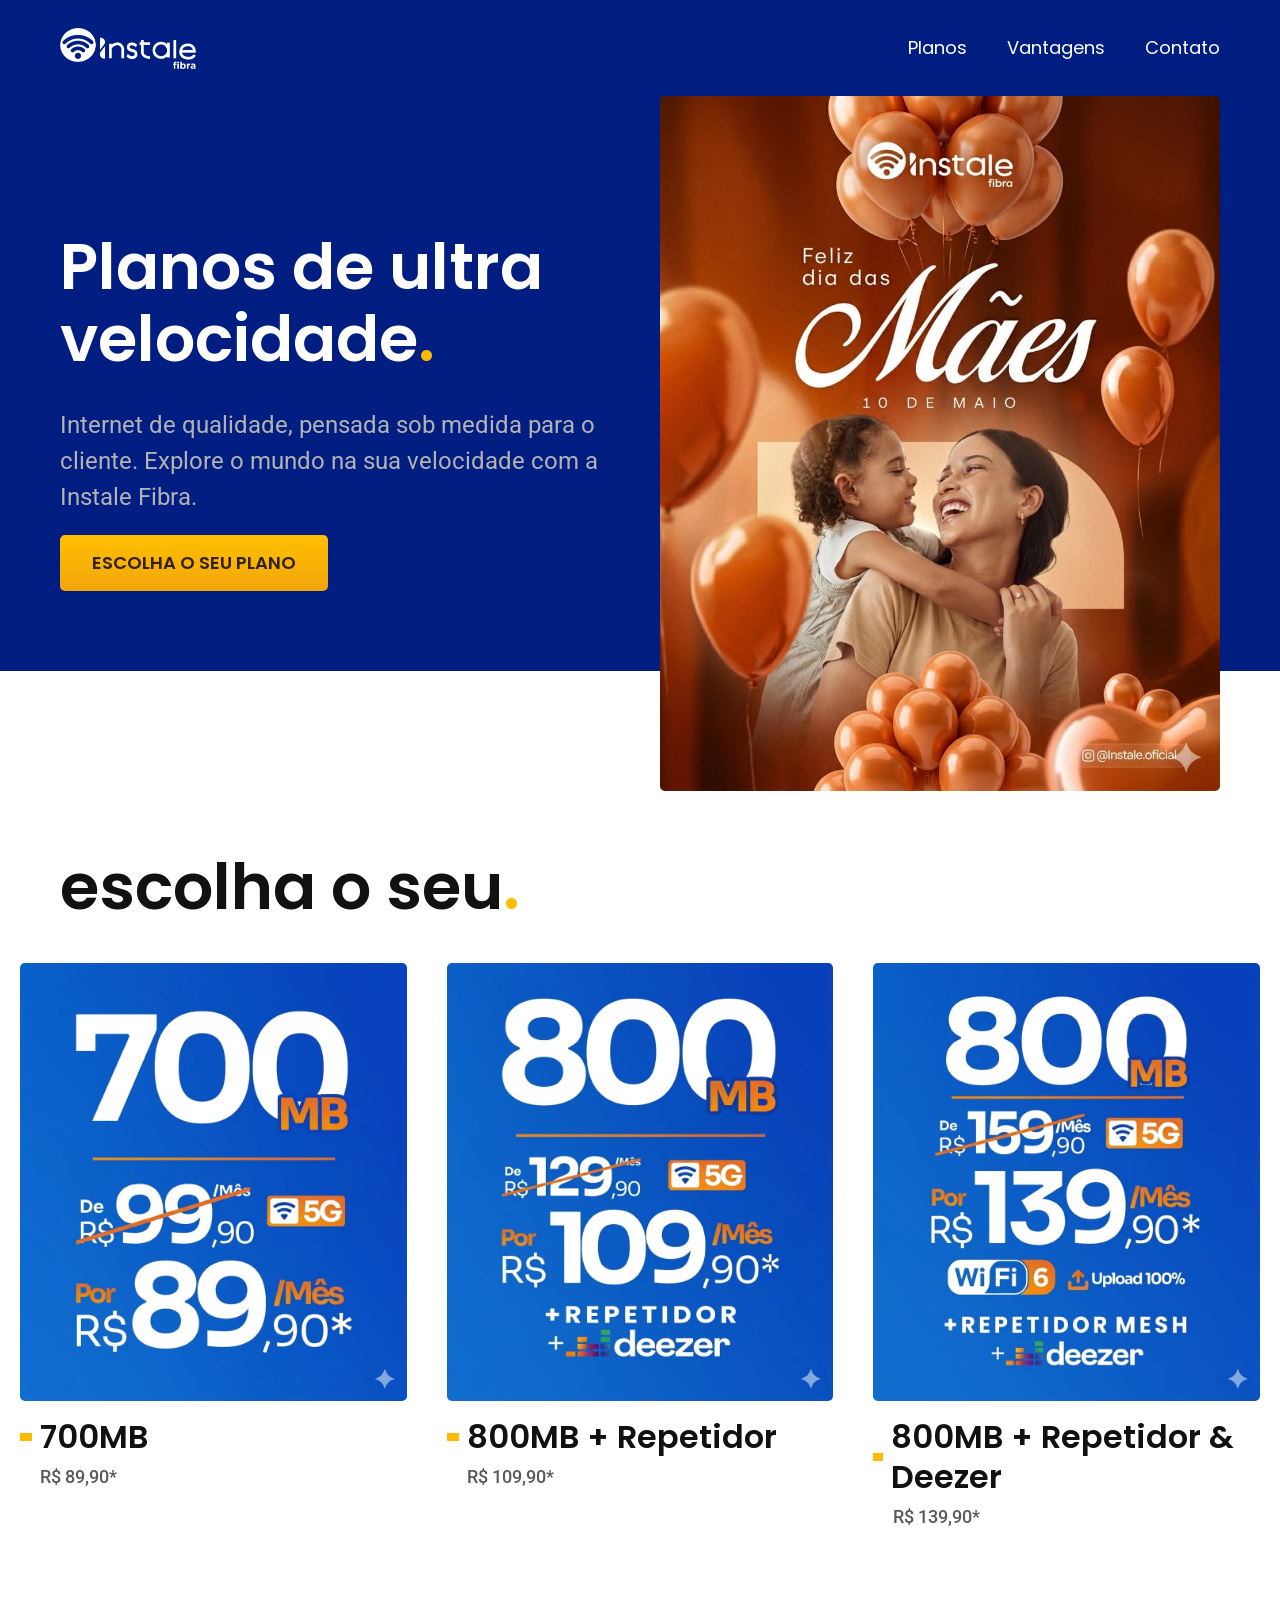
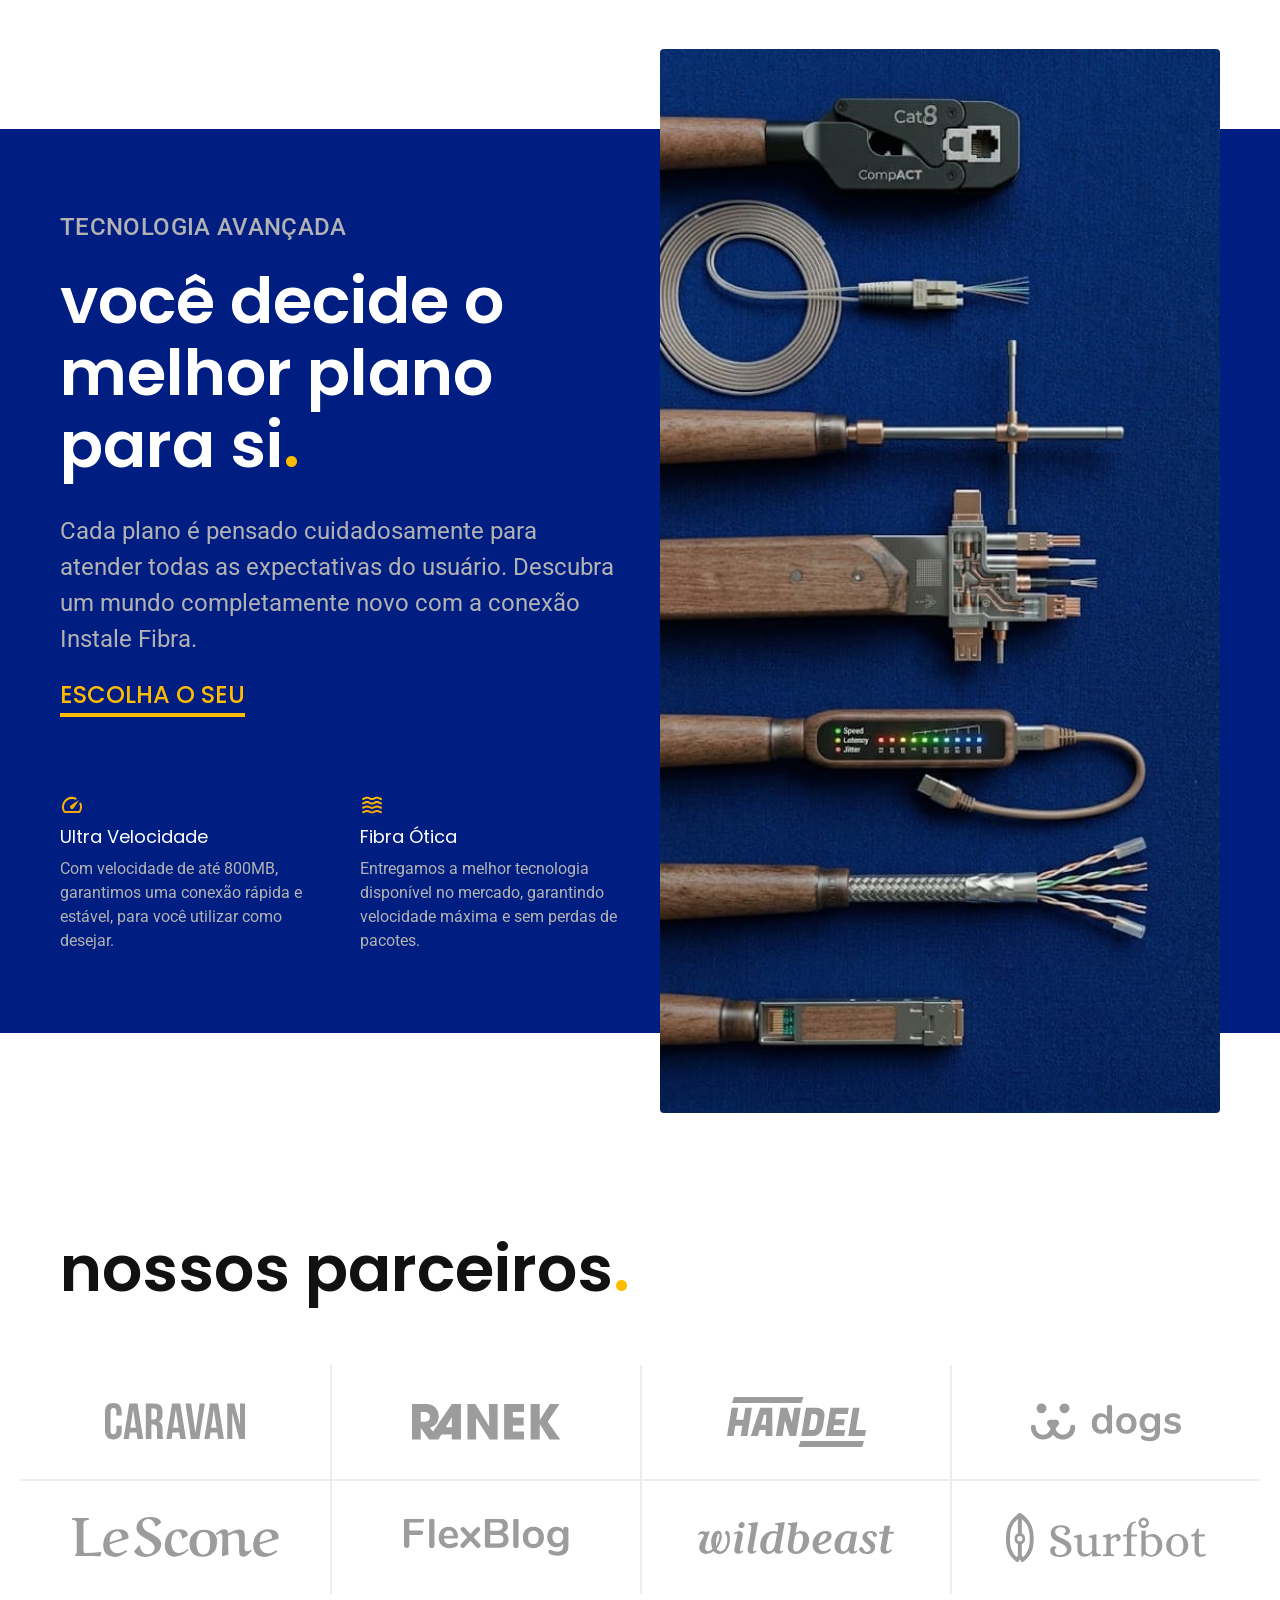
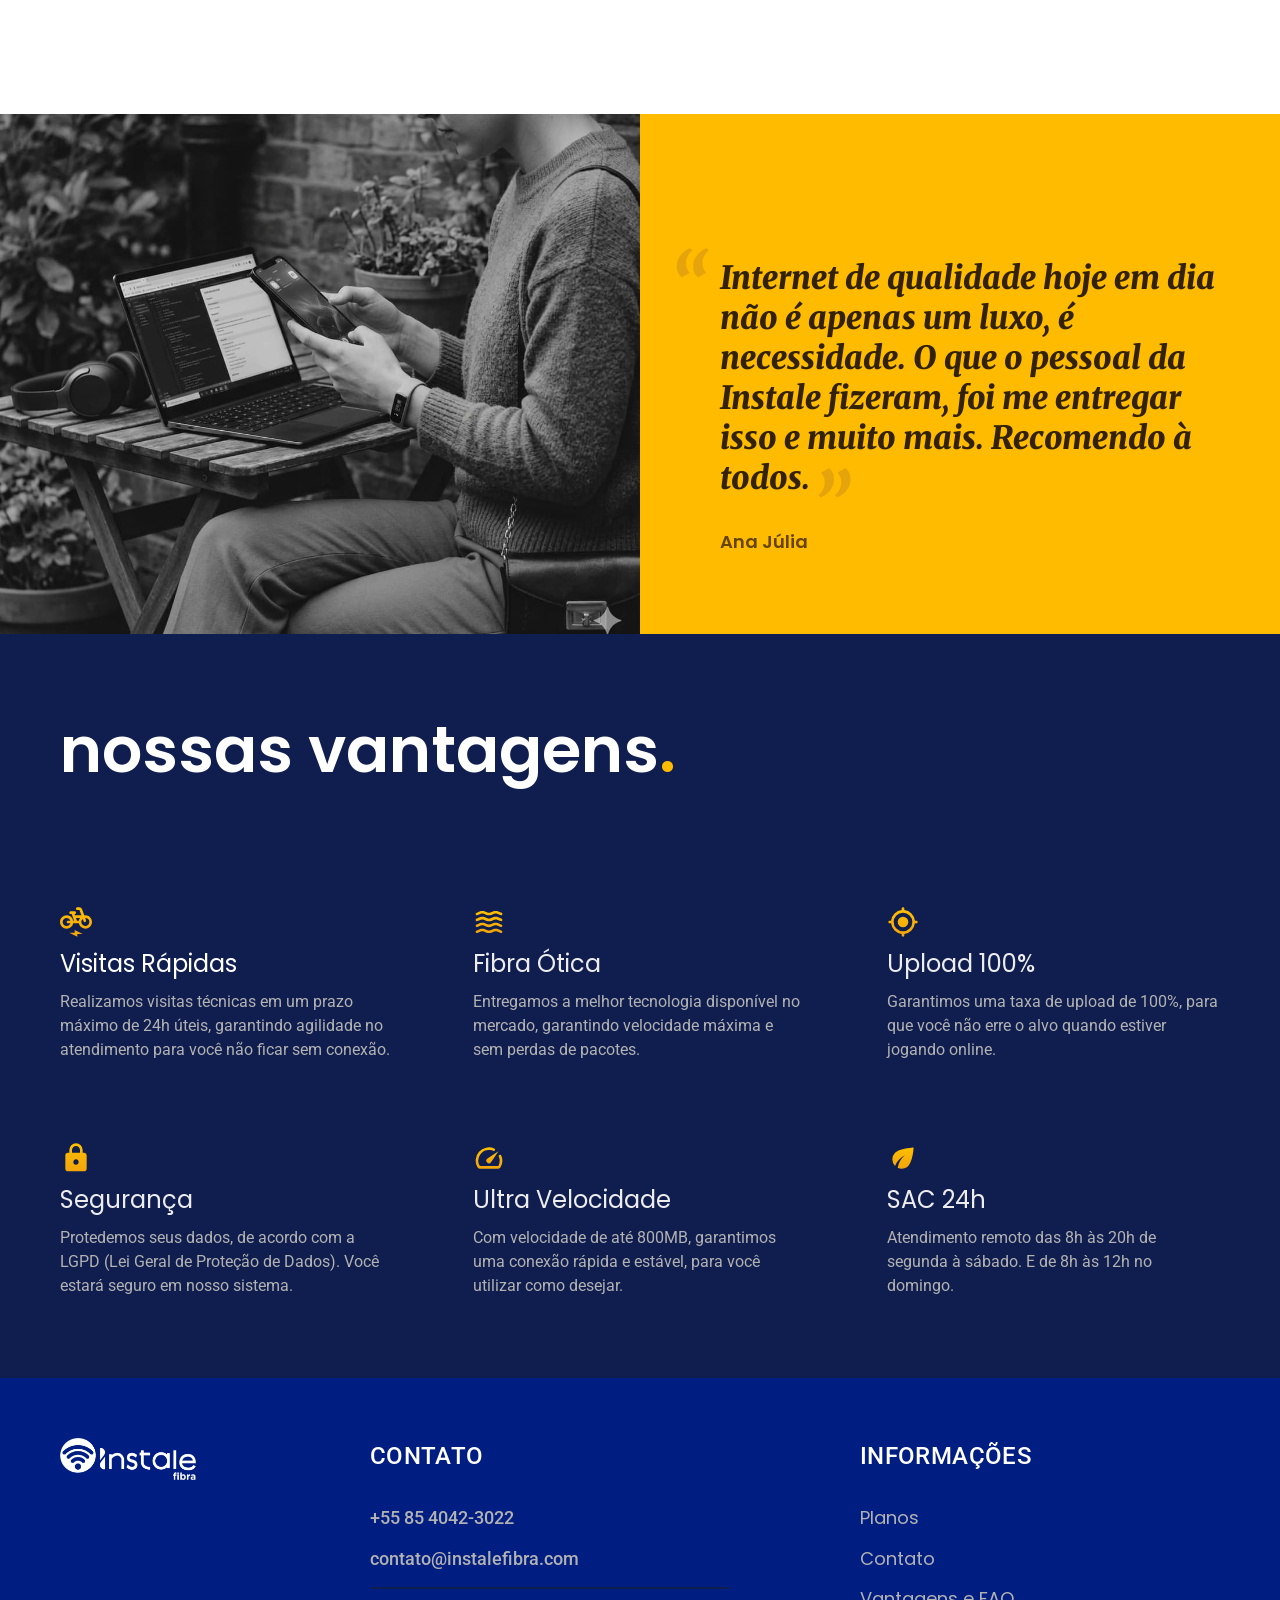
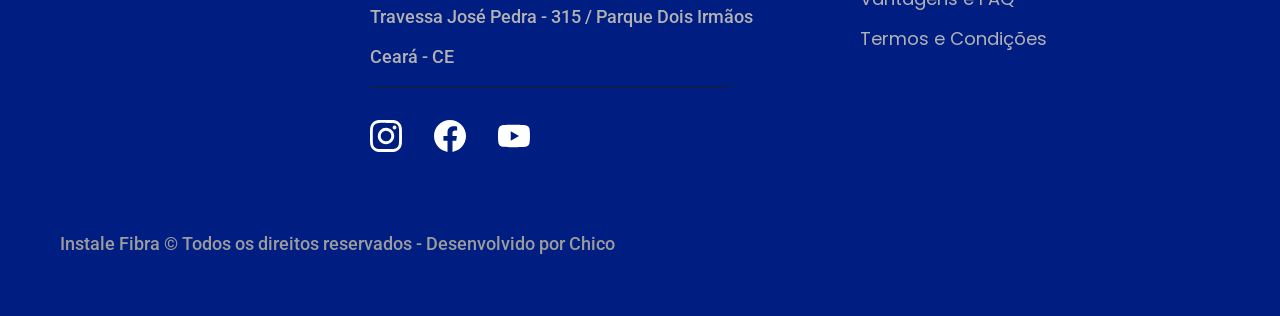
==== index.html @ e865d670 "Images optimizations" ====
<!DOCTYPE html>
<html lang="pt-br">

<head>
  <meta charset="UTF-8">
  <meta name="viewport" content="width=device-width, initial-scale=1.0">
  <title>Instale Fibra</title>
  <meta name="description" content="Bicicletas elétricas de alta precisão e qualidade,  feitas sob medida para o cliente. Explore o mundo na sua velocidade com a Bikcraft.">
  <link rel="shortcut icon" href="favicon-16x16.png" type="image/x-icon">
  <link rel="preload" href="./css/style.css" as="style">
  <link rel="stylesheet" href="./css/style.css">
  <link rel="preconnect" href="https://fonts.googleapis.com">
  <link rel="preconnect" href="https://fonts.gstatic.com" crossorigin>
  <link href="https://fonts.googleapis.com/css2?family=Merriweather:ital,opsz,wght@0,18..144,300..900;1,18..144,300..900&family=Poppins:ital,wght@0,100;0,200;0,300;0,400;0,500;0,600;0,700;0,800;0,900;1,100;1,200;1,300;1,400;1,500;1,600;1,700;1,800;1,900&family=Roboto:ital,wght@0,100..900;1,100..900&display=swap" rel="stylesheet">
  <script>document.documentElement.classList.add("js");</script>
</head>

<body>
  <header class="header-bg">
    <div class="container header">
      <a href="./">
        <img src="./img/instale-assets/LOGO.png" width="136" height="32" alt="Bikcraft">
      </a>

      <nav aria-label="primária">
        <ul class="header-menu font-1-m cor-0">
          <li><a href="./bicicletas.html">Planos</a></li>
          <li><a href="./seguros.html">Vantagens</a></li>
          <li><a href="./contato.html">Contato</a></li>
        </ul>
      </nav>
    </div>

  </header>

  <main class="introducao-bg">
    <div class="container introducao">
      <div class="introducao-conteudo">
        <h1 class="font-1-xxl cor-0 fadeInDown" data-anime="200">
          Planos de ultra velocidade<span class="cor-p1">.</span>
        </h1>
        <p class="font-2-l cor-5 fadeInDown" data-anime="400">Internet de qualidade, pensada sob medida para o cliente. Explore o mundo na sua velocidade com a Instale Fibra.</p>
        <a class="botao fadeInDown" href="./bicicletas.html" data-anime="600">Escolha o seu plano</a>
      </div>

      <picture class="fadeInDown" data-anime="800">
        <source media="(max-width: 800px)" srcset="./img/instale-assets/dia-das-maes-instale.jpg">
        <img src="./img/instale-assets/dia-das-maes-instale.jpg" width="1280" height="1600" alt="Bicicleta elétrica preta">
      </picture>
    </div>

  </main>

  <article class="bicicletas-lista">
    <h2 class="container font-1-xxl">escolha o seu<span class="cor-p1">.</span></h2>

    <ul>
      <li>
        <a href="./bicicletas/magic.html">
          <img src="./img/instale-assets/700mb-teste.jpg" width="920" height="1040" alt="Bicicleta preta">
          <h3 class="font-1-xl">700MB</h3>
          <span class="font-2-m cor-8">R$ 89,90*</span>
        </a>
      </li>
      <li>
        <a href="./bicicletas/nebula.html">
          <img src="./img/instale-assets/800mb-teste.jpg" width="920" height="1040" alt="Bicicleta preta">
          <h3 class="font-1-xl">800MB + Repetidor</h3>
          <span class="font-2-m cor-8">R$ 109,90*</span>
        </a>
      </li>
      <li>
        <a href="./bicicletas/nimbus.html">
          <img src="./img/instale-assets/800mb-2-teste.jpg" width="920" height="1040" alt="Bicicleta preta">
          <h3 class="font-1-xl">800MB + Repetidor & Deezer</h3>
          <span class="font-2-m cor-8">R$ 139,90*</span>
        </a>
      </li>
    </ul>
  </article>

  <article class="tecnologia-bg">
    <div class="tecnologia container">
      <div class="tecnologia-conteudo">
        <span class="font-2-l-b cor-5">Tecnologia Avançada</span>
        <h2 class="font-1-xxl cor-0">você decide o melhor plano para si<span class="cor-p1">.</span></h2>
        <p class="font-2-l cor-5">Cada plano é pensado cuidadosamente para atender todas as expectativas do usuário. Descubra um mundo completamente novo com a conexão Instale Fibra.</p>
        <a class="link" href="./bicicletas.html">Escolha o seu</a>
        <div class="tecnologia-vantagens">
          <div>
            <img src="./img/icones/velocidade.svg" width="24" height="24" alt="">
            <h3 class="font-1-m cor-0">Ultra Velocidade</h3>
            <p class="font-2-s cor-5">Com velocidade de até 800MB, garantimos uma conexão rápida e estável, para você utilizar como desejar.</p>
          </div>
          <div>
            <img src="./img/icones/carbono.svg" width="24" height="24" alt="">
            <h3 class="font-1-m cor-0">Fibra Ótica</h3>
            <p class="font-2-s cor-5">Entregamos a melhor tecnologia disponível no mercado, garantindo velocidade máxima e sem perdas de pacotes.</p>
          </div>
        </div>
      </div>
      <div class="tecnologia-imagem">
        <img src="./img/instale-assets/tecnologia.jpg" width="1200" height="1920" alt="">
      </div>
    </div>
  </article>

  <section class="parceiros" aria-label="Nossos parceiros">
    <h2 class="container font-1-xxl">nossos parceiros<span class="cor-p1">.</span></h2>
    <ul>
      <li><img src="./img/parceiros/caravan.svg" width="140" height="38" alt="Caravan"></li>
      <li><img src="./img/parceiros/ranek.svg" width="149" height="36" alt="ranek.svg"></li>
      <li><img src="./img/parceiros/handel.svg" width="139" height="50" alt="handel.svg"></li>
      <li><img src="./img/parceiros/dogs.svg" width="152" height="39" alt="dogs.svg"></li>
      <li><img src="./img/parceiros/lescone.svg" width="208" height="41" alt="lescone.svg"></li>
      <li><img src="./img/parceiros/flexblog.svg" width="165" height="38" alt="flexblog.svg"></li>
      <li><img src="./img/parceiros/wildbeast.svg" width="196" height="34" alt="wildbeast.svg"></li>
      <li><img src="./img/parceiros/surfbot.svg" width="200" height="49" alt="surfbot.svg"></li>
    </ul>
  </section>

  <section class="depoimento" aria-label="Depoimento">
    <div>
      <img src="./img/instale-assets/depoimento-teste.jpg" width="1560" height="1360" alt="Pessoa pedalando uma bicicleta Bikcraft">
    </div>
    <div class="depoimento-conteudo">
      <blockquote class="font-1-xl cor-p5">
        <p>Internet de qualidade hoje em dia não é apenas um luxo, é necessidade. O que o pessoal da Instale fizeram, foi me entregar isso e muito mais. Recomendo à todos.</p>
      </blockquote>
      <span class="font-1-m-b cor-p4">Ana Júlia</span>
    </div>
  </section>

  <article class="vantagens-bg">
    <div class="vantagens container">
      <h2 class="font-1-xxl cor-0">nossas vantagens<span class="cor-p1">.</span></h2>
      <div class="vantagens-item">
        <img src="./img/icones/eletrica.svg" alt="">
        <h3 class="font-1-l cor-0">Visitas Rápidas</h3>
        <p class="font-2-s cor-5">Realizamos visitas técnicas em um prazo máximo de 24h úteis, garantindo agilidade no atendimento para você não ficar sem conexão.</p>
      </div>

      <div class="vantagens-item">
        <img src="./img/icones/carbono.svg" alt="">
        <h3 class="font-1-l cor-2">Fibra Ótica</h3>
        <p class="font-2-s cor-5">Entregamos a melhor tecnologia disponível no mercado, garantindo velocidade máxima e sem perdas de pacotes.</p>
      </div>

      <div class="vantagens-item">
        <img src="./img/icones/rastreador.svg" alt="">
        <h3 class="font-1-l cor-2">Upload 100%</h3>
        <p class="font-2-s cor-5">Garantimos uma taxa de upload de 100%, para que você não erre o alvo quando estiver jogando online.</p>
      </div>

      <div class="vantagens-item">
        <img src="./img/icones/seguro.svg" alt="">
        <h3 class="font-1-l cor-2">Segurança</h3>
        <p class="font-2-s cor-5">Protedemos seus dados, de acordo com a LGPD (Lei Geral de Proteção de Dados). Você estará seguro em nosso sistema.</p>
      </div>

      <div class="vantagens-item">
        <img src="./img/icones/velocidade.svg" alt="">
        <h3 class="font-1-l cor-2">Ultra Velocidade</h3>
        <p class="font-2-s cor-5">Com velocidade de até 800MB, garantimos uma conexão rápida e estável, para você utilizar como desejar.</p>
      </div>

      <div class="vantagens-item">
        <img src="./img/icones/sustentavel.svg" alt="">
        <h3 class="font-1-l cor-2">SAC 24h</h3>
        <p class="font-2-s cor-5">Atendimento remoto das 8h às 20h de segunda à sábado. E de 8h às 12h no domingo.</p>
      </div>
    </div>
  </article>

  <!-- <article class="seguros-bg">
    <div class="seguros container">
      <h2 class="font-1-xxl cor-0">seguros<span class="cor-p1">.</span></h2>
      <div class="seguros-item">
        <h3 class="font-1-xl cor-6">PRATA</h3>
        <span class="font-1-xl cor-0">R$ 199<span class="font-1-xs cor-6">mensal</span></span>
        <ul class="font-2-m cor-0">
          <li>Duas trocas ao ano </li>
          <li>Assistência técnica</li>
          <li>Suporte 08h às 18h</li>
          <li>Cobertura estadual</li>
        </ul>
        <a class="botao secundario" href="./orcamento.html?tipo=seguro&produto=prata">Inscreva-se</a>
      </div>

      <div class="seguros-item">
        <h3 class="font-1-xl cor-p1">OURO</h3>
        <span class="font-1-xl cor-0">R$ 299<span class="font-1-xs cor-6">mensal</span></span>
        <ul class="font-2-m cor-0">
          <li>Duas trocas ao ano </li>
          <li>Assistência técnica</li>
          <li>Suporte 08h às 18h</li>
          <li>Cobertura estadual</li>
          <li>Desconto em parceiros</li>
          <li>Acesso ao clube Bikcraft</li>
        </ul>
        <a class="botao" href="./orcamento.html?tipo=seguro&produto=ouro">Inscreva-se</a>
      </div>
    </div>
  </article> -->

  <footer class="footer-bg">
    <div class="footer container">
      <img src="./img/instale-assets/LOGO.png" width="136" height="32" alt="Bikcraft">
      <div class="footer-contato">
        <h3 class="font-2-l-b cor-0">Contato</h3>
        <ul class="font-2-m cor-5">
          <li><a href="https://wa.me/558540423022?text=Olá,%20gostaria%20de%20saber%20mais%20sobre%20os%20planos!">+55 85 4042-3022</a></li>
          <li><a href="mailto:contato@instalefibra.com">contato@instalefibra.com</a></li>
          <li>Travessa José Pedra - 315 / Parque Dois Irmãos</li>
          <li>Ceará - CE</li>
        </ul>
        <div class="footer-redes">
          <a href="https://www.instagram.com/instale.oficial" target="_blank">
            <img src="./img/redes/instagram.svg" width="32" height="32" alt="Instagram">
          </a>
          <a href="https://www.facebook.com/instalefibra" target="_blank">
            <img src="./img/redes/facebook.svg" width="32" height="32" alt="Facebook">
          </a>
          <a href="https://www.youtube.com/instalefibra" target="_blank">
            <img src="./img/redes/youtube.svg" width="32" height="32" alt="Youtube">
          </a>
        </div>
      </div>

      <div class="footer-informacoes">
        <h3 class="font-2-l-b cor-0">Informações</h3>
        <nav>
          <ul class="font-1-m cor-5">
            <li><a href="./bicicletas.html">Planos</a></li>
            <li><a href="./contato.html">Contato</a></li>
            <li><a href="./seguros.html">Vantagens e FAQ</a></li>
            <li><a href="./termos.html">Termos e Condições</a></li>
          </ul>
        </nav>
      </div>

      <p class="footer-copy font-2-m cor-6">Instale Fibra © Todos os direitos reservados - Desenvolvido por Chico</p>
    </div>
  </footer>

  <script src="js/plugins/simple-anime.js"></script>
  <script src="./js/script.js"></script>
</body>

</html>
---- css/style.css ----
@import url("./global/global.css");
@import url("./utilidades/tipografia.css");
@import url("./utilidades/cores.css");

@import url("./global/header.css");
@import url("./global/footer.css");

/* Utilidades */
@import url("./utilidades/componentes.css");
@import url("./utilidades/formulario.css");
@import url("./utilidades/animacao.css");

/* Home */
@import url("./home/introducao.css");
@import url("./home/tecnologia.css");
@import url("./home/parceiros.css");
@import url("./home/depoimento.css");

/* Bicicletas */
@import url("./bicicletas/bicicletas-lista.css");
@import url("./bicicletas/bicicletas.css");

/* Bicicleta */
@import url("./bicicleta/bicicleta.css");
@import url("./bicicleta/seguro.css");

/* Seguros */
@import url("./seguros/seguros.css");
@import url("./seguros/vantagens.css");
@import url("./seguros/perguntas.css");

/* Contato */
@import url("./contato/contato.css");
@import url("./contato/lojas.css");

/* Orçamento */
@import url("./orcamento/orcamento.css");

/* Termos */
@import url("./termos/termos.css");
---- css/style.css ----
@import url("./global/global.css");
@import url("./utilidades/tipografia.css");
@import url("./utilidades/cores.css");

@import url("./global/header.css");
@import url("./global/footer.css");

/* Utilidades */
@import url("./utilidades/componentes.css");
@import url("./utilidades/formulario.css");
@import url("./utilidades/animacao.css");

/* Home */
@import url("./home/introducao.css");
@import url("./home/tecnologia.css");
@import url("./home/parceiros.css");
@import url("./home/depoimento.css");

/* Bicicletas */
@import url("./bicicletas/bicicletas-lista.css");
@import url("./bicicletas/bicicletas.css");

/* Bicicleta */
@import url("./bicicleta/bicicleta.css");
@import url("./bicicleta/seguro.css");

/* Seguros */
@import url("./seguros/seguros.css");
@import url("./seguros/vantagens.css");
@import url("./seguros/perguntas.css");

/* Contato */
@import url("./contato/contato.css");
@import url("./contato/lojas.css");

/* Orçamento */
@import url("./orcamento/orcamento.css");

/* Termos */
@import url("./termos/termos.css");
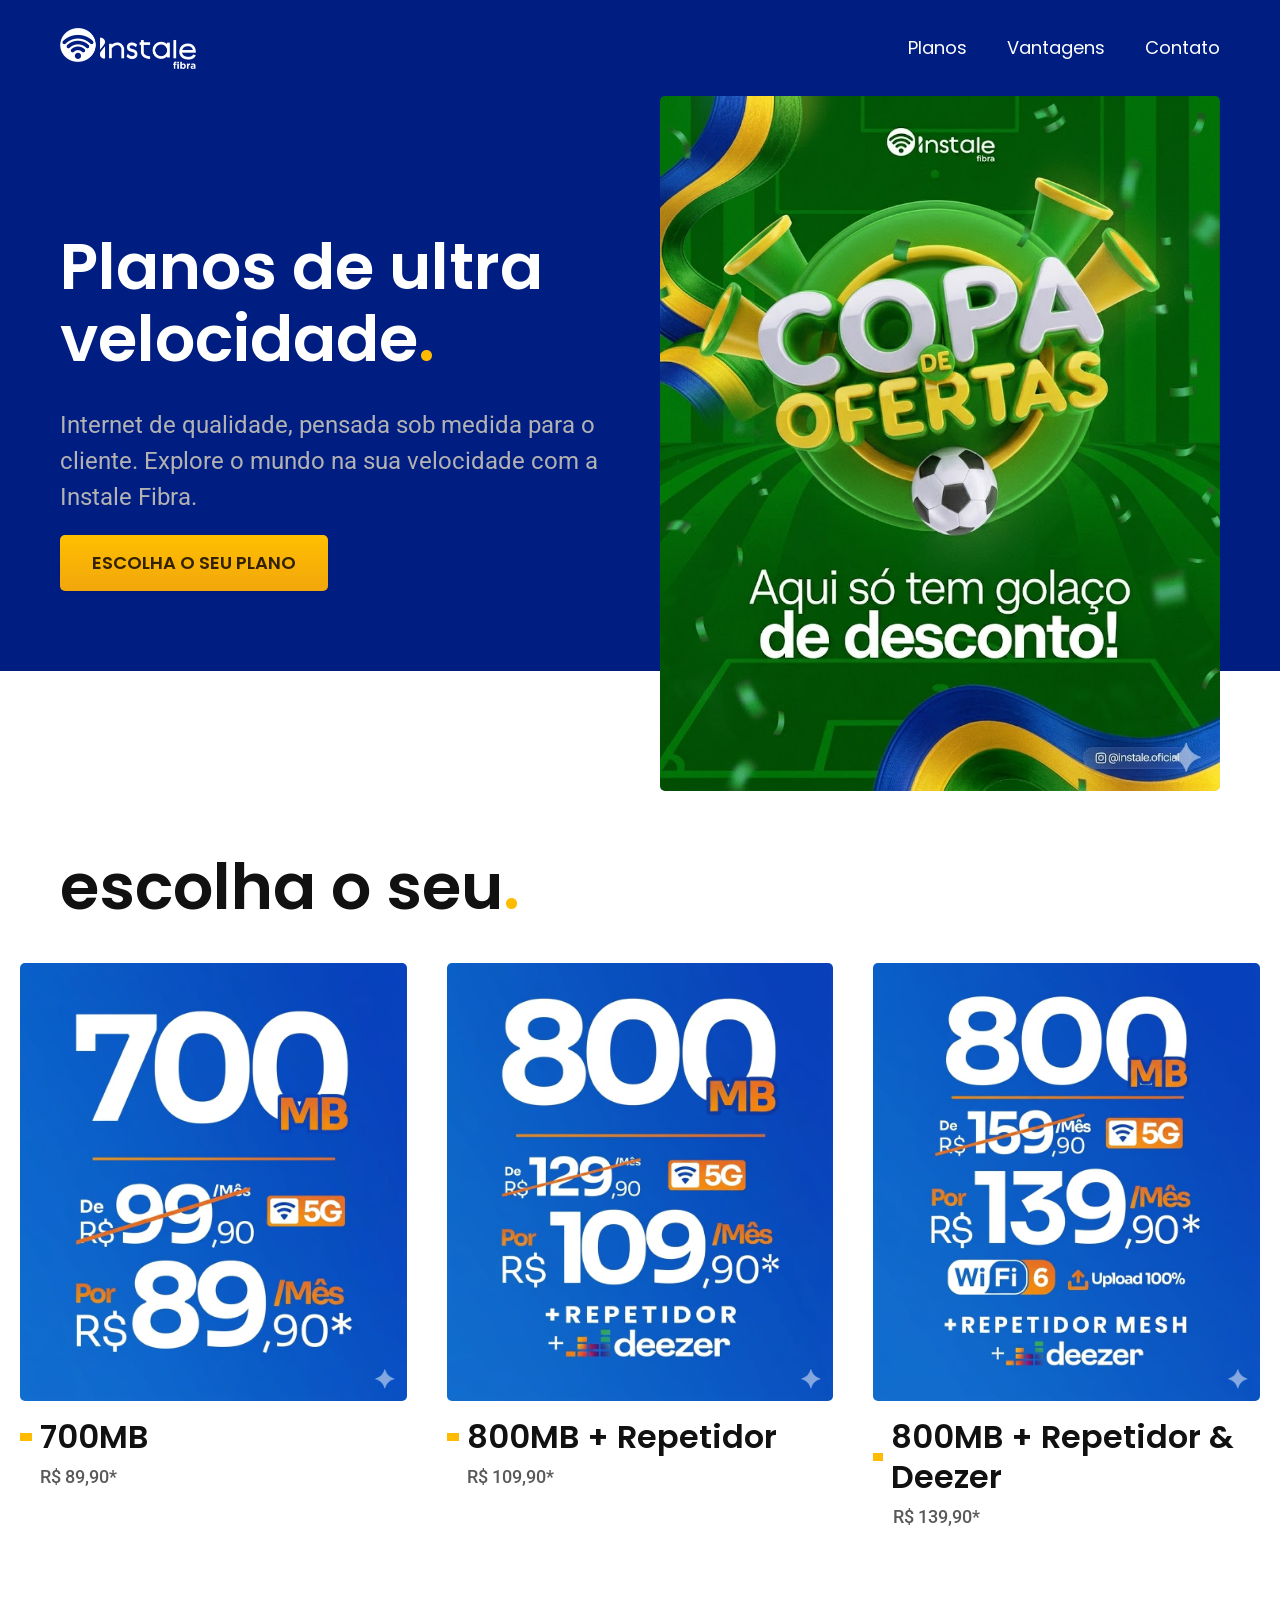
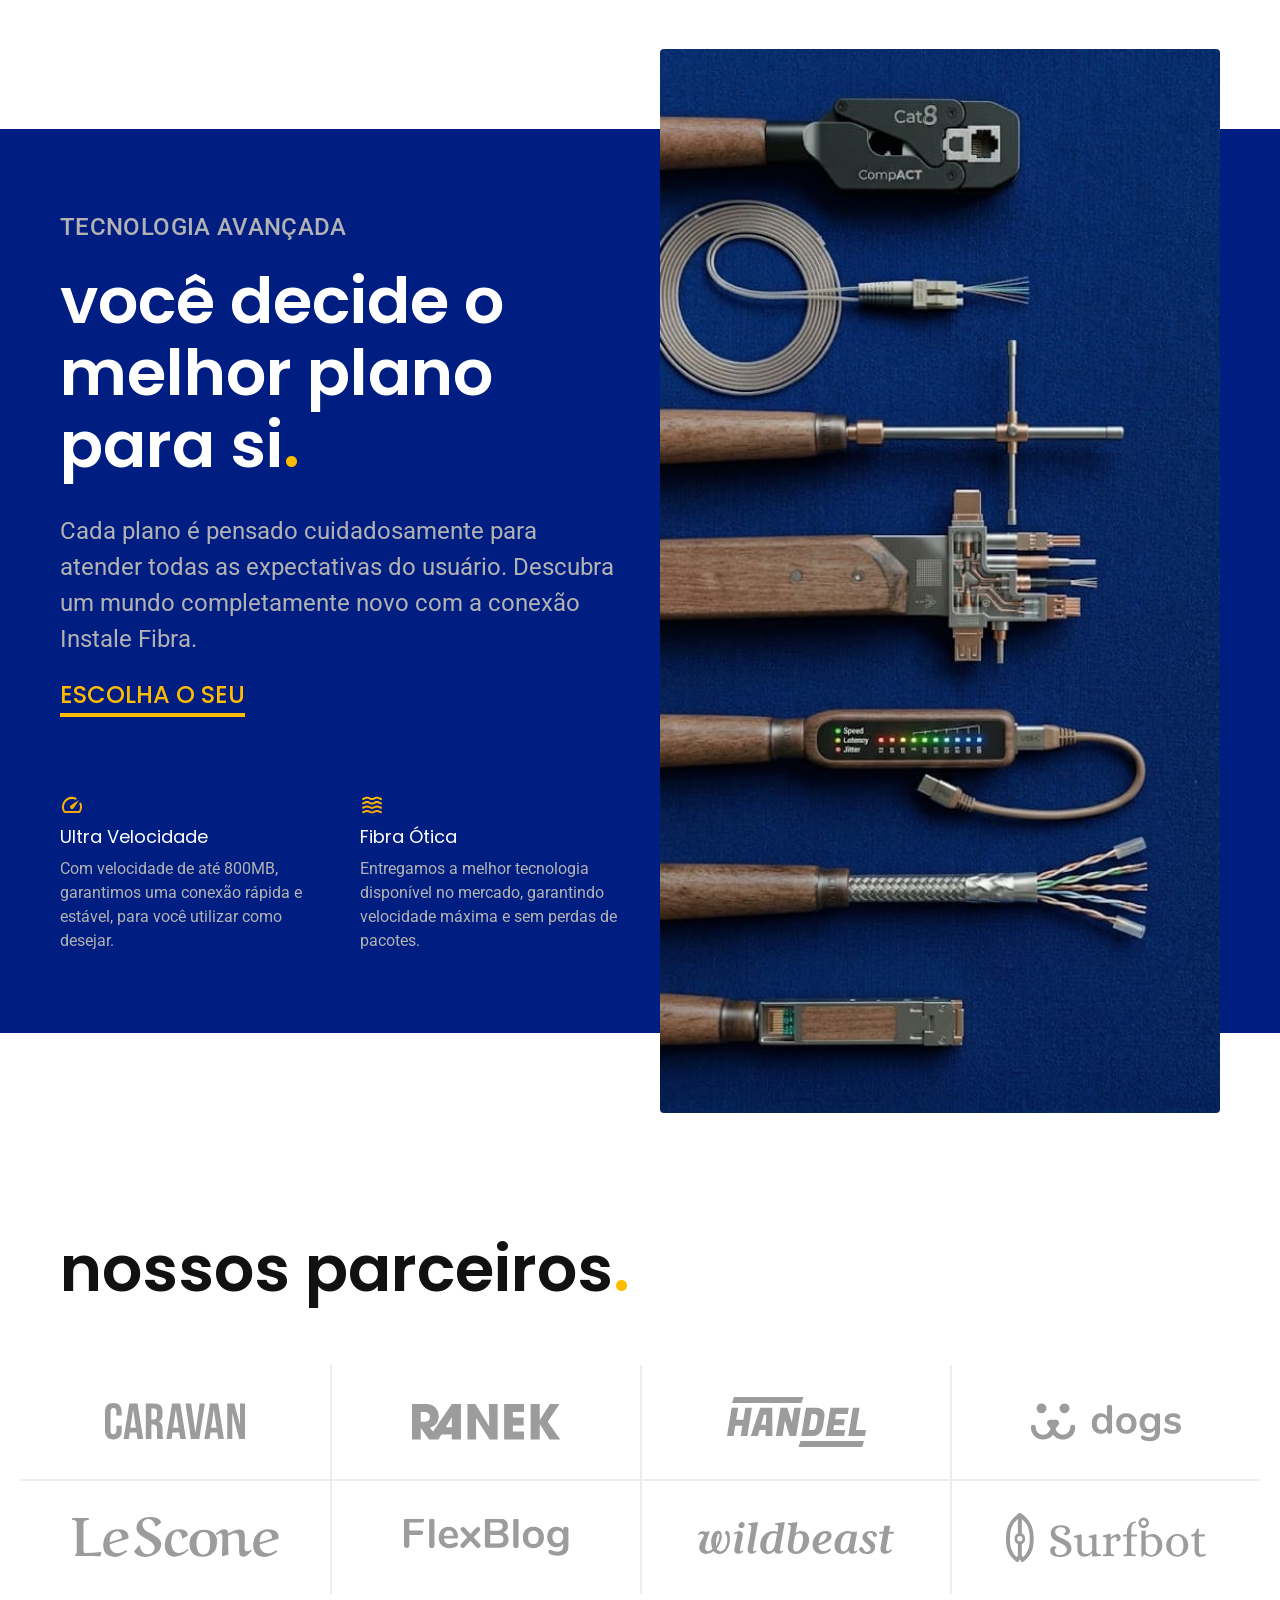
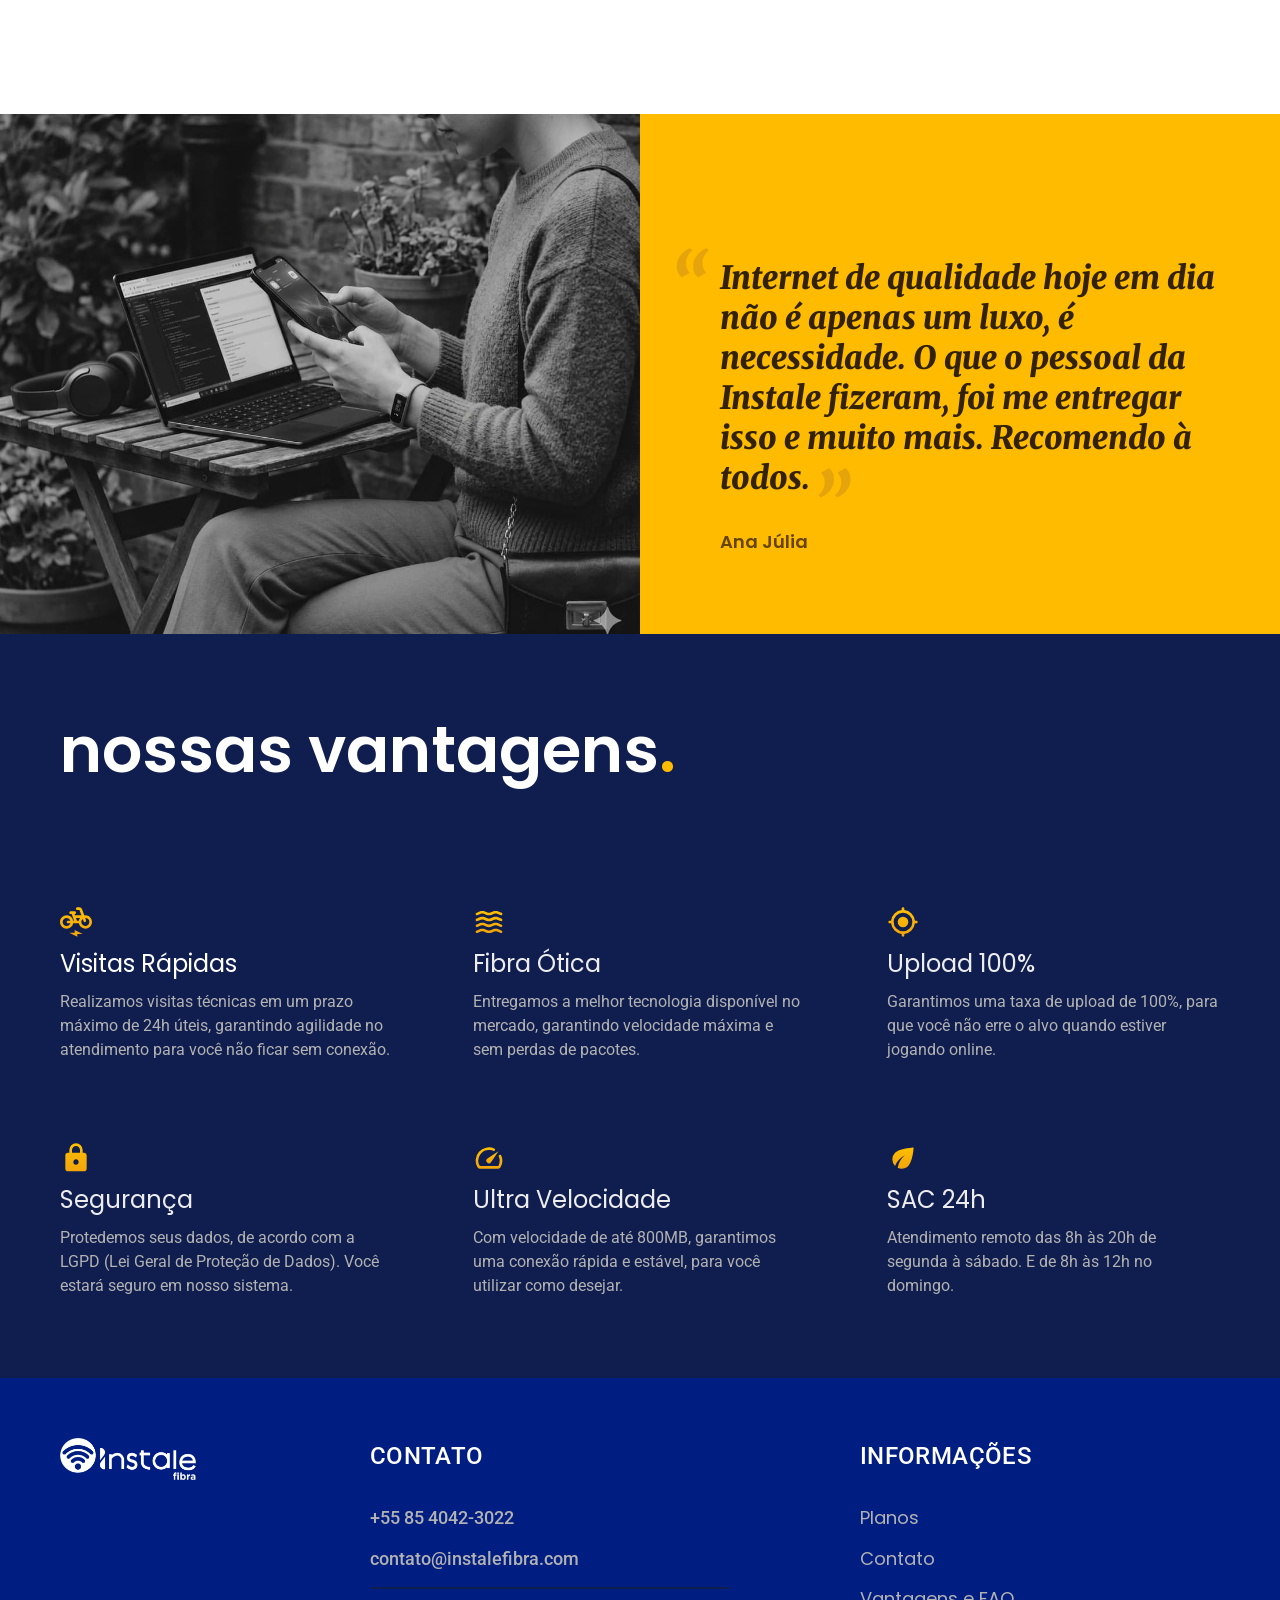
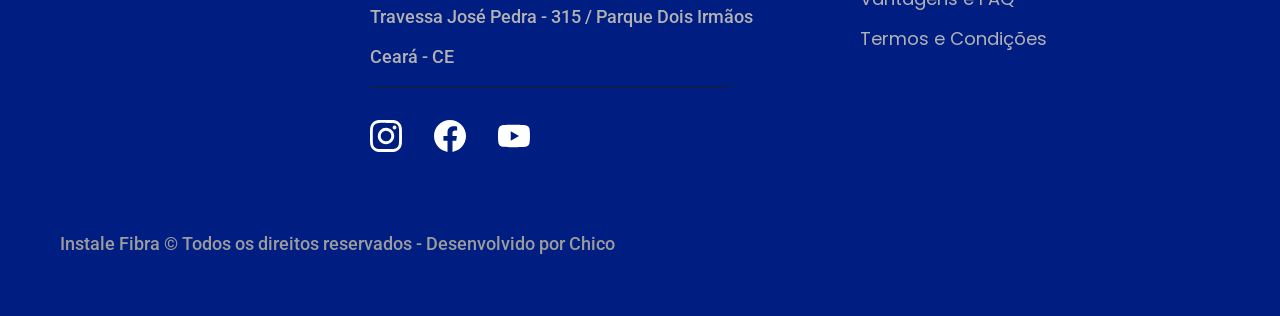
==== commit 3901828c: "Modified main page photo" ====
--- a/index.html
+++ b/index.html
@@ -45,7 +45,7 @@
 
       <picture class="fadeInDown" data-anime="800">
         <source media="(max-width: 800px)" srcset="./img/instale-assets/dia-das-maes-instale.jpg">
-        <img src="./img/instale-assets/dia-das-maes-instale.jpg" width="1280" height="1600" alt="Bicicleta elétrica preta">
+        <img src="./img/instale-assets/instale-copa.jpg" width="1280" height="1600" alt="Bicicleta elétrica preta">
       </picture>
     </div>
 
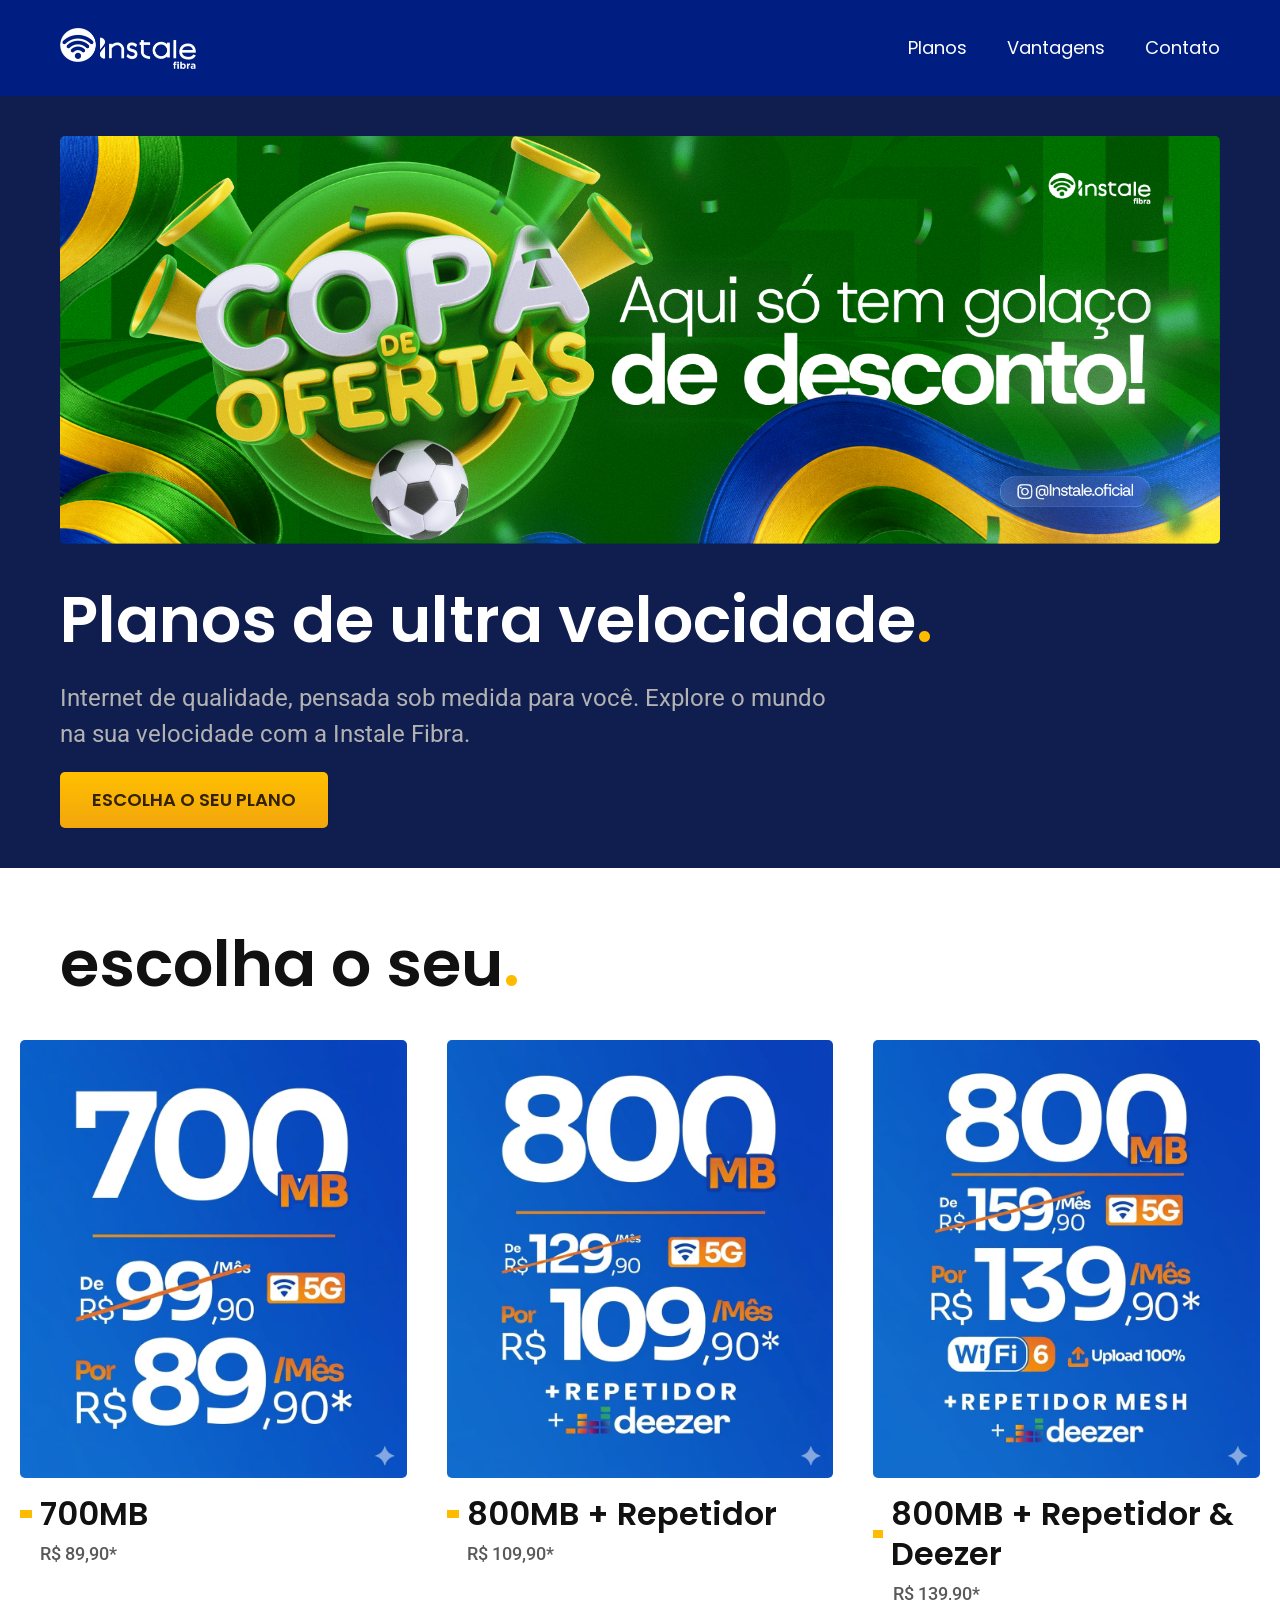
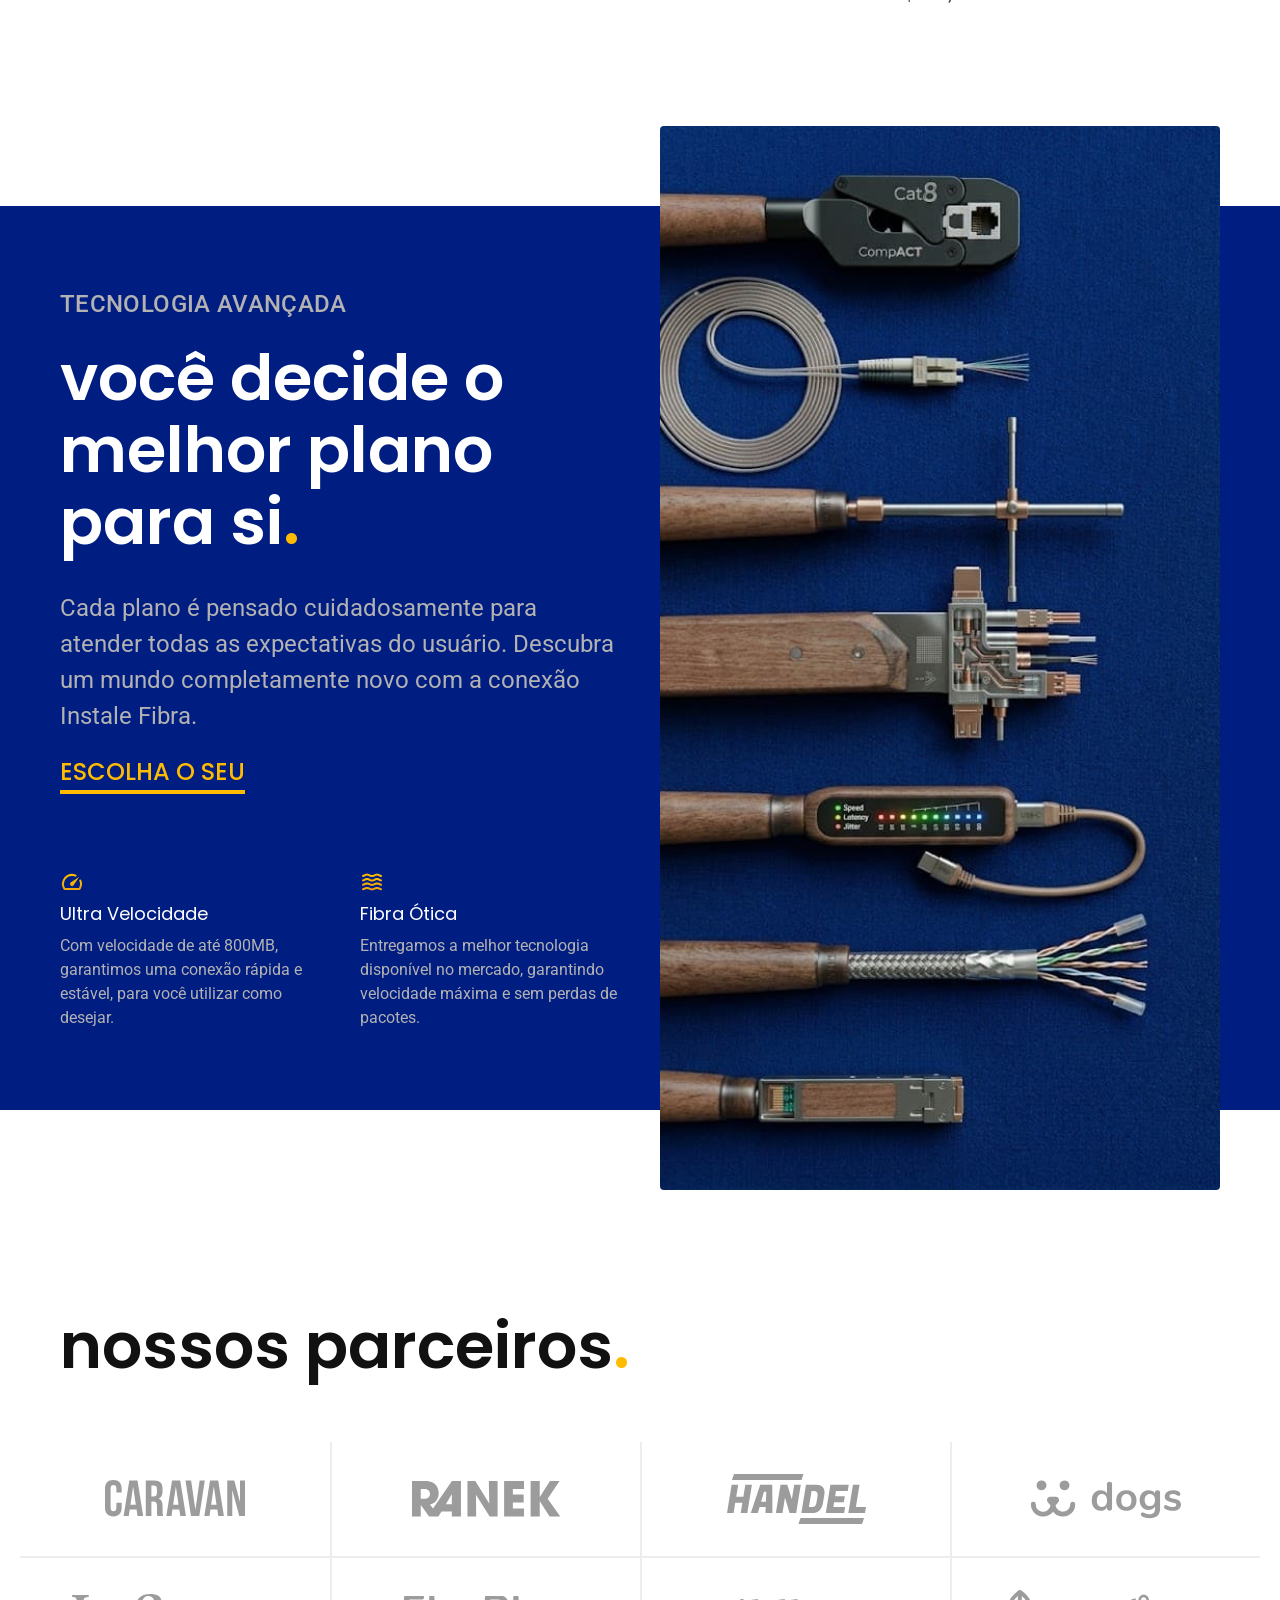
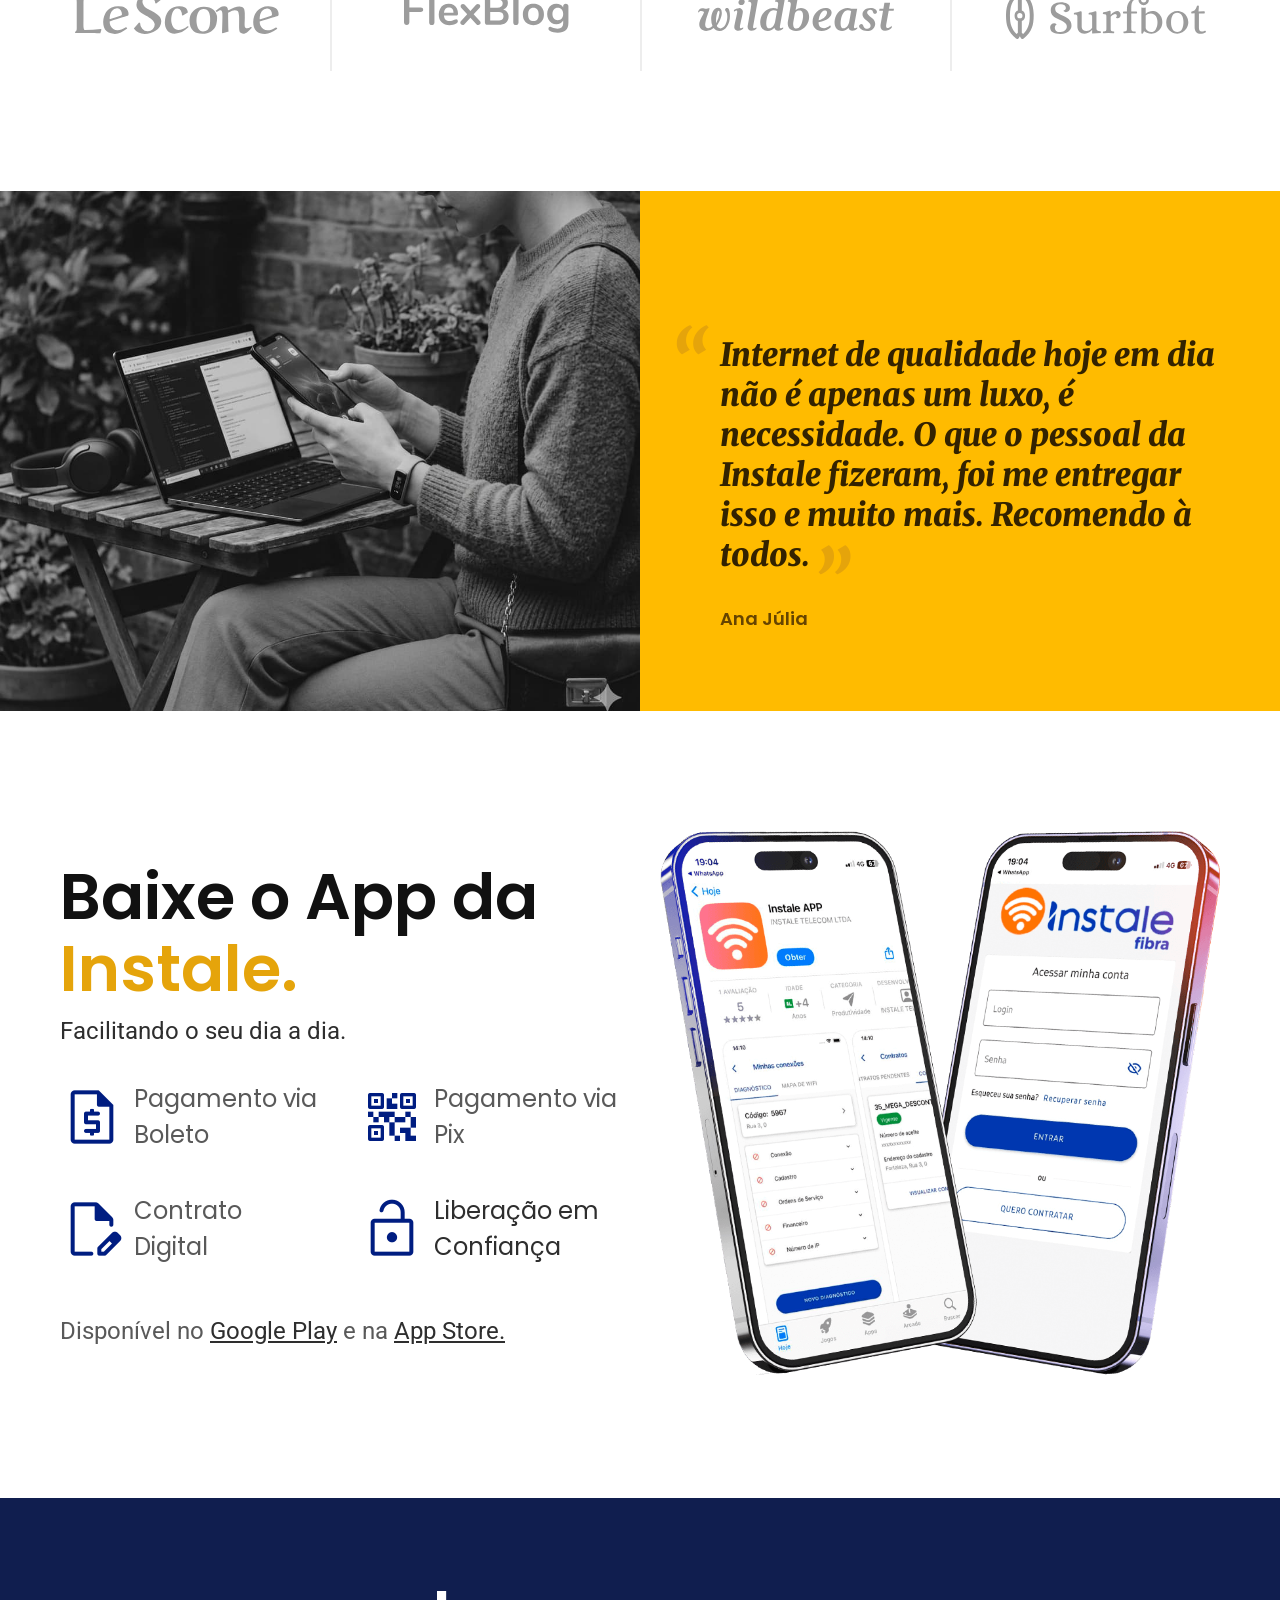
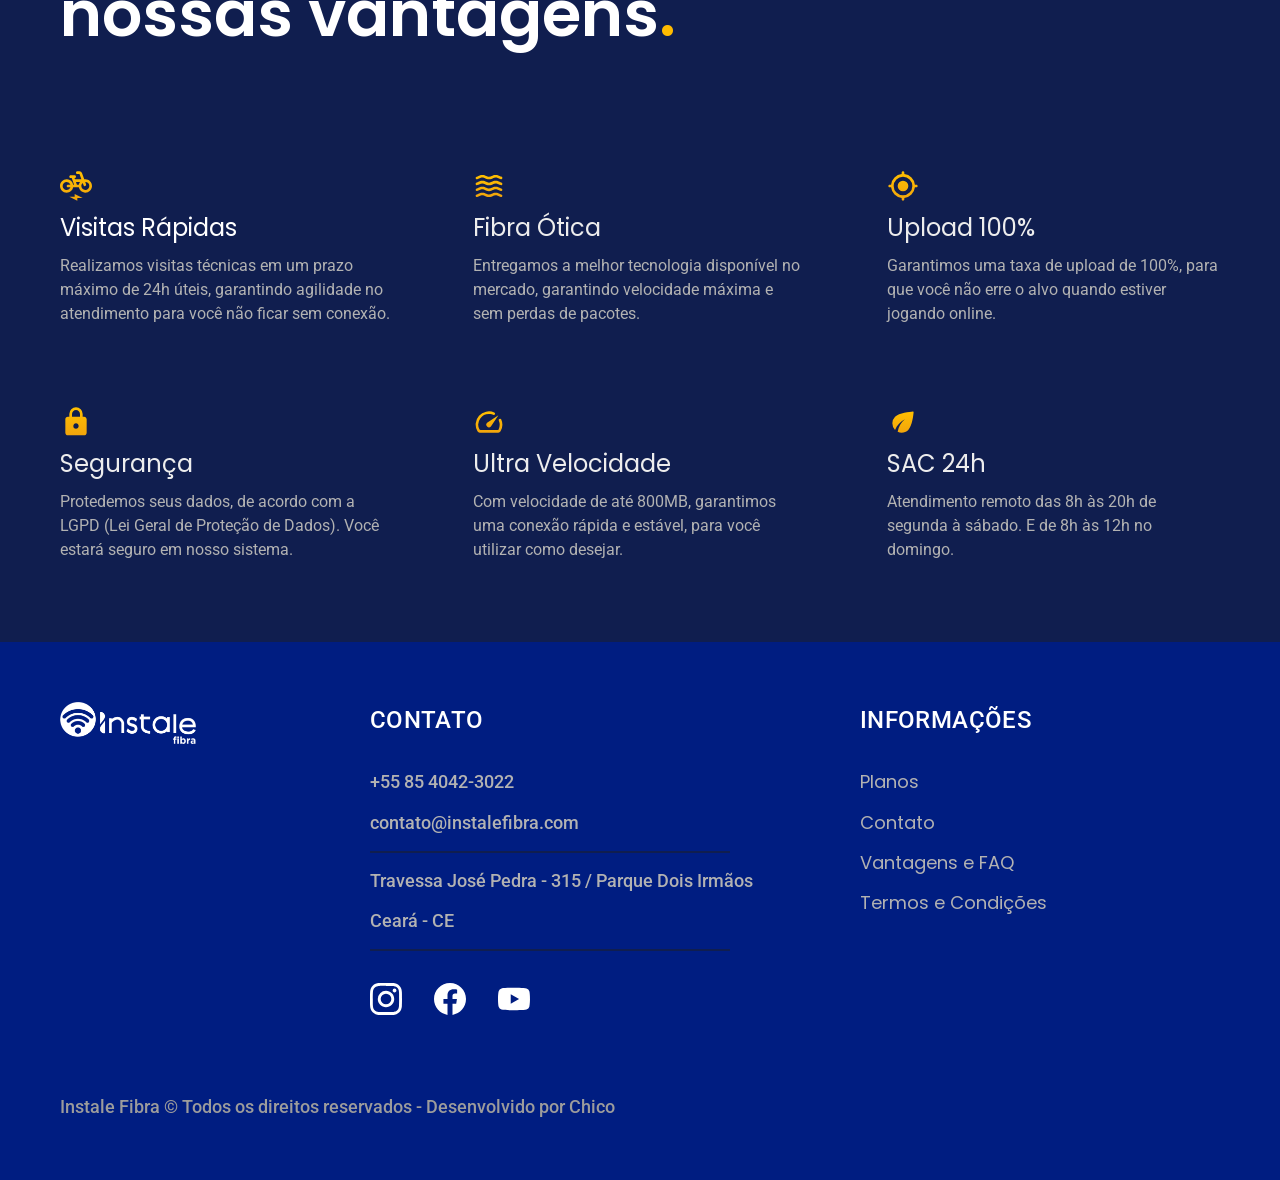
==== commit bec8bb38: "Modificado layout inicial e feita seção do App" ====
--- a/index.html
+++ b/index.html
@@ -12,6 +12,8 @@
   <link rel="preconnect" href="https://fonts.googleapis.com">
   <link rel="preconnect" href="https://fonts.gstatic.com" crossorigin>
   <link href="https://fonts.googleapis.com/css2?family=Merriweather:ital,opsz,wght@0,18..144,300..900;1,18..144,300..900&family=Poppins:ital,wght@0,100;0,200;0,300;0,400;0,500;0,600;0,700;0,800;0,900;1,100;1,200;1,300;1,400;1,500;1,600;1,700;1,800;1,900&family=Roboto:ital,wght@0,100..900;1,100..900&display=swap" rel="stylesheet">
+  <link href="https://fonts.googleapis.com/css2?family=Material+Symbols+Rounded" rel="stylesheet" />
+
   <script>document.documentElement.classList.add("js");</script>
 </head>
 
@@ -39,13 +41,13 @@
         <h1 class="font-1-xxl cor-0 fadeInDown" data-anime="200">
           Planos de ultra velocidade<span class="cor-p1">.</span>
         </h1>
-        <p class="font-2-l cor-5 fadeInDown" data-anime="400">Internet de qualidade, pensada sob medida para o cliente. Explore o mundo na sua velocidade com a Instale Fibra.</p>
+        <p class="font-2-l cor-5 fadeInDown" data-anime="400">Internet de qualidade, pensada sob medida para você. Explore o mundo na sua velocidade com a Instale Fibra.</p>
         <a class="botao fadeInDown" href="./bicicletas.html" data-anime="600">Escolha o seu plano</a>
       </div>
 
       <picture class="fadeInDown" data-anime="800">
-        <source media="(max-width: 800px)" srcset="./img/instale-assets/dia-das-maes-instale.jpg">
-        <img src="./img/instale-assets/instale-copa.jpg" width="1280" height="1600" alt="Bicicleta elétrica preta">
+        <source media="(max-width: 800px)" srcset="./img/instale-assets/instale-copa.jpg">
+        <img src="./img/instale-assets/instale-copa-2.png" width="1280" height="1600" alt="Bicicleta elétrica preta">
       </picture>
     </div>
 
@@ -131,6 +133,44 @@
     </div>
   </section>
 
+  <article class="container app">
+    <div class="app-dados">
+      <h1 class="font-1-xxl">Baixe o App da <span class="cor-p2">Instale.</span></h1>
+      <h2 class="font-2-l cor-10">Facilitando o seu dia a dia.</h2>
+      <ul>
+        <li>
+          <span class="material-symbols-rounded">
+            request_quote
+          </span>
+          <h3 class="font-1-l cor-8">Pagamento via Boleto</h3>
+        </li>
+        <li>
+          <span class="material-symbols-rounded">
+            qr_code_2
+          </span>
+          <h3 class="font-1-l cor-8">Pagamento via Pix</h3>
+        </li>
+        <li>
+          <span class="material-symbols-rounded">
+            edit_document
+          </span>
+          <h3 class="font-1-l cor-8">Contrato Digital</h3>
+        </li>
+        <li>
+          <span class="material-symbols-rounded">
+            lock_open
+          </span>
+          <h3 class="font-1-l cor-10">Liberação em Confiança</h3>
+        </li>
+      </ul>
+      <p class="font-2-l cor-8">Disponível no <a href="https://play.google.com/store/apps/details?id=com.mksolutions.sacplus.instaleapp" target="_blank">Google Play</a> e na <a href="https://apps.apple.com/br/app/instale-app/id1620205276" target="_blank">App Store.</a> </p>
+    </div>
+    <div class="app-imagem">
+      <img src="img/instale-assets/app-instale.png" alt="">
+    </div>
+
+  </article>
+
   <article class="vantagens-bg">
     <div class="vantagens container">
       <h2 class="font-1-xxl cor-0">nossas vantagens<span class="cor-p1">.</span></h2>
@@ -171,37 +211,6 @@
       </div>
     </div>
   </article>
-
-  <!-- <article class="seguros-bg">
-    <div class="seguros container">
-      <h2 class="font-1-xxl cor-0">seguros<span class="cor-p1">.</span></h2>
-      <div class="seguros-item">
-        <h3 class="font-1-xl cor-6">PRATA</h3>
-        <span class="font-1-xl cor-0">R$ 199<span class="font-1-xs cor-6">mensal</span></span>
-        <ul class="font-2-m cor-0">
-          <li>Duas trocas ao ano </li>
-          <li>Assistência técnica</li>
-          <li>Suporte 08h às 18h</li>
-          <li>Cobertura estadual</li>
-        </ul>
-        <a class="botao secundario" href="./orcamento.html?tipo=seguro&produto=prata">Inscreva-se</a>
-      </div>
-
-      <div class="seguros-item">
-        <h3 class="font-1-xl cor-p1">OURO</h3>
-        <span class="font-1-xl cor-0">R$ 299<span class="font-1-xs cor-6">mensal</span></span>
-        <ul class="font-2-m cor-0">
-          <li>Duas trocas ao ano </li>
-          <li>Assistência técnica</li>
-          <li>Suporte 08h às 18h</li>
-          <li>Cobertura estadual</li>
-          <li>Desconto em parceiros</li>
-          <li>Acesso ao clube Bikcraft</li>
-        </ul>
-        <a class="botao" href="./orcamento.html?tipo=seguro&produto=ouro">Inscreva-se</a>
-      </div>
-    </div>
-  </article> -->
 
   <footer class="footer-bg">
     <div class="footer container">
--- a/css/style.css
+++ b/css/style.css
@@ -15,6 +15,7 @@
 @import url("./home/tecnologia.css");
 @import url("./home/parceiros.css");
 @import url("./home/depoimento.css");
+@import url("./home/app.css");
 
 /* Bicicletas */
 @import url("./bicicletas/bicicletas-lista.css");
--- a/css/style.css
+++ b/css/style.css
@@ -15,6 +15,7 @@
 @import url("./home/tecnologia.css");
 @import url("./home/parceiros.css");
 @import url("./home/depoimento.css");
+@import url("./home/app.css");
 
 /* Bicicletas */
 @import url("./bicicletas/bicicletas-lista.css");
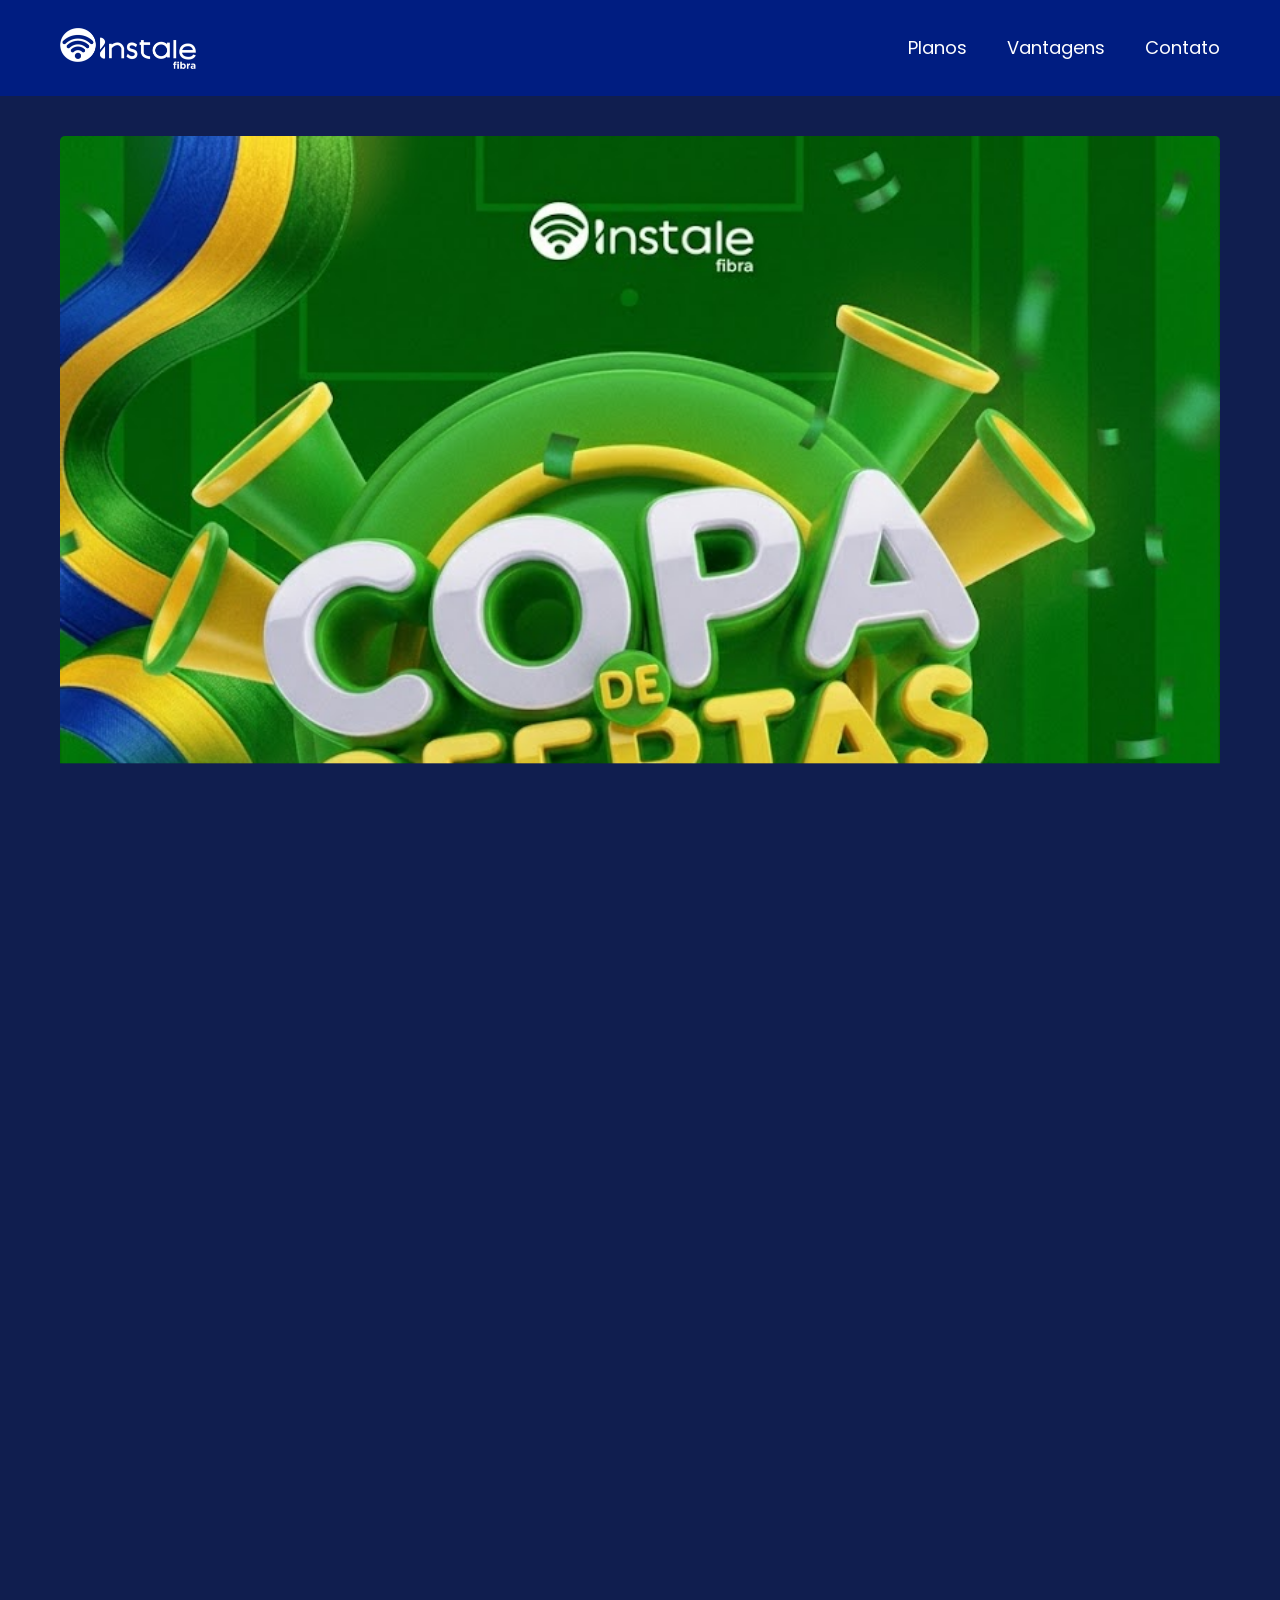
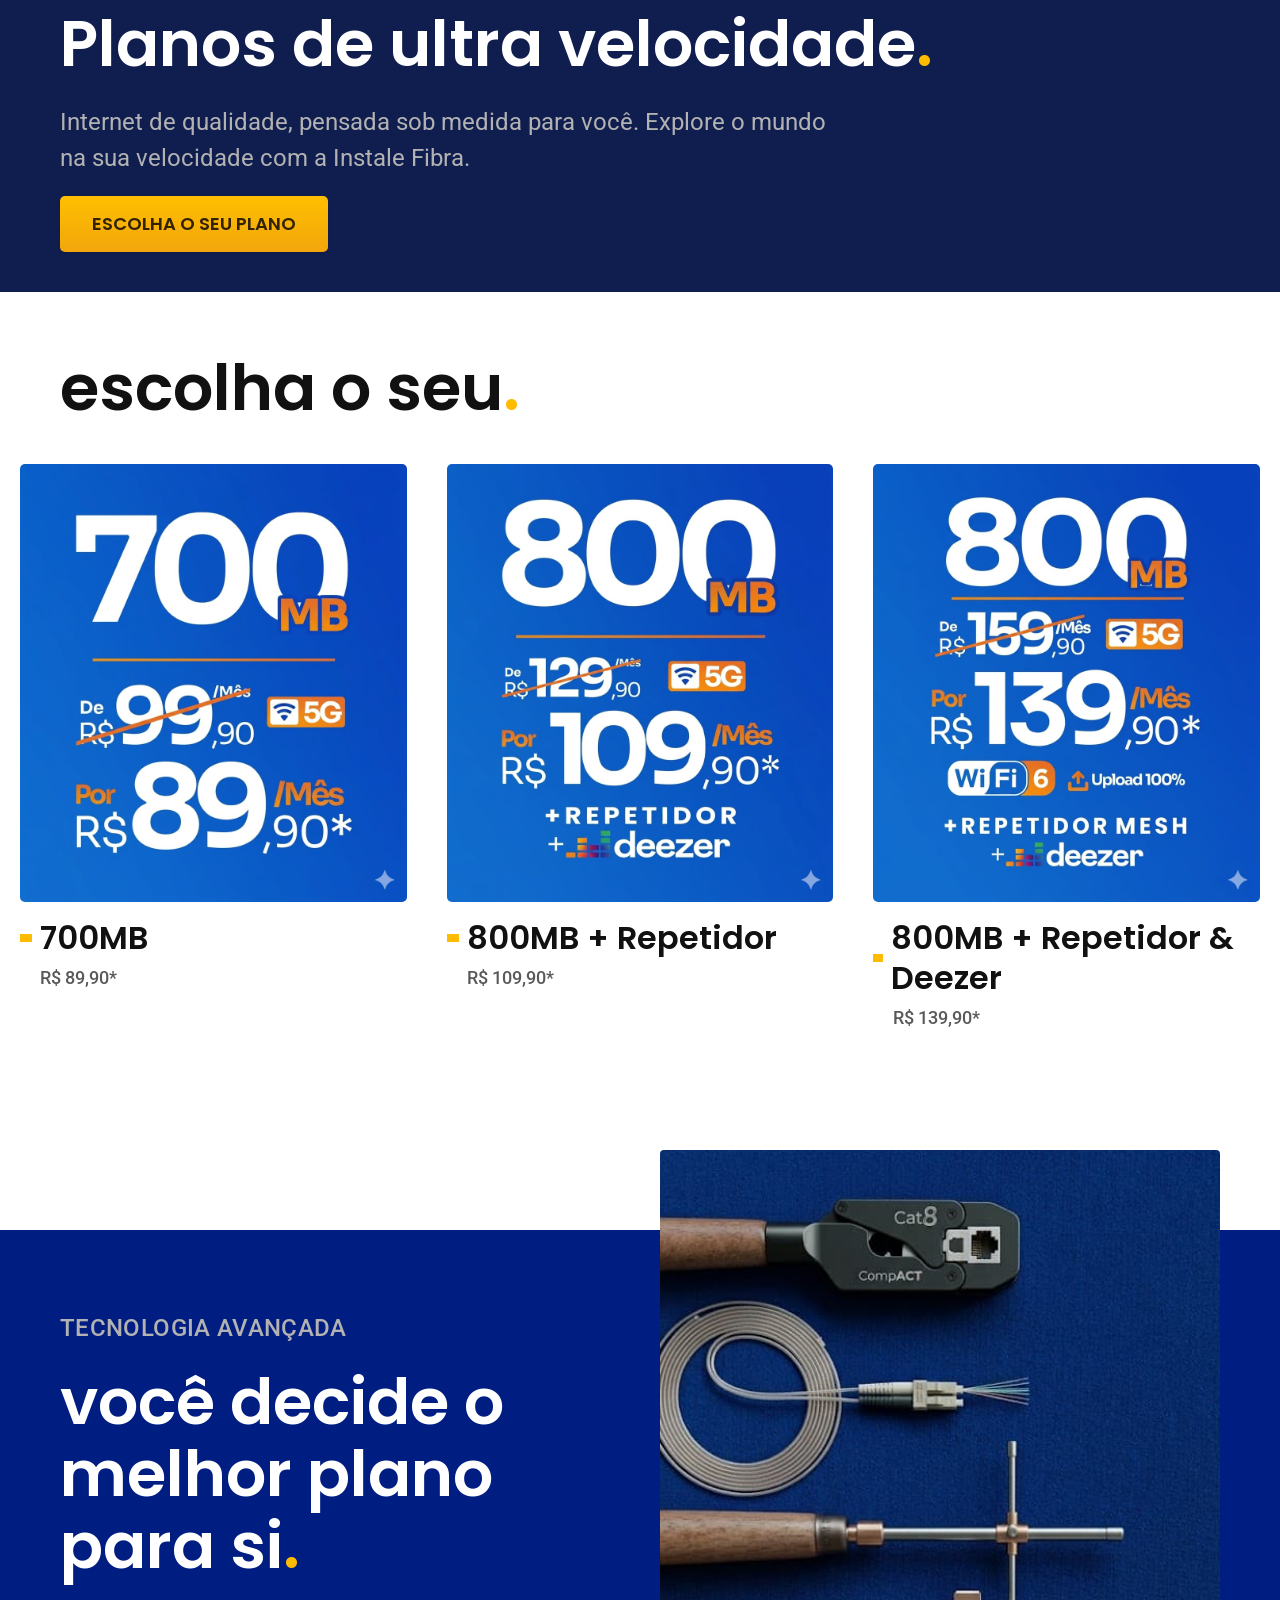
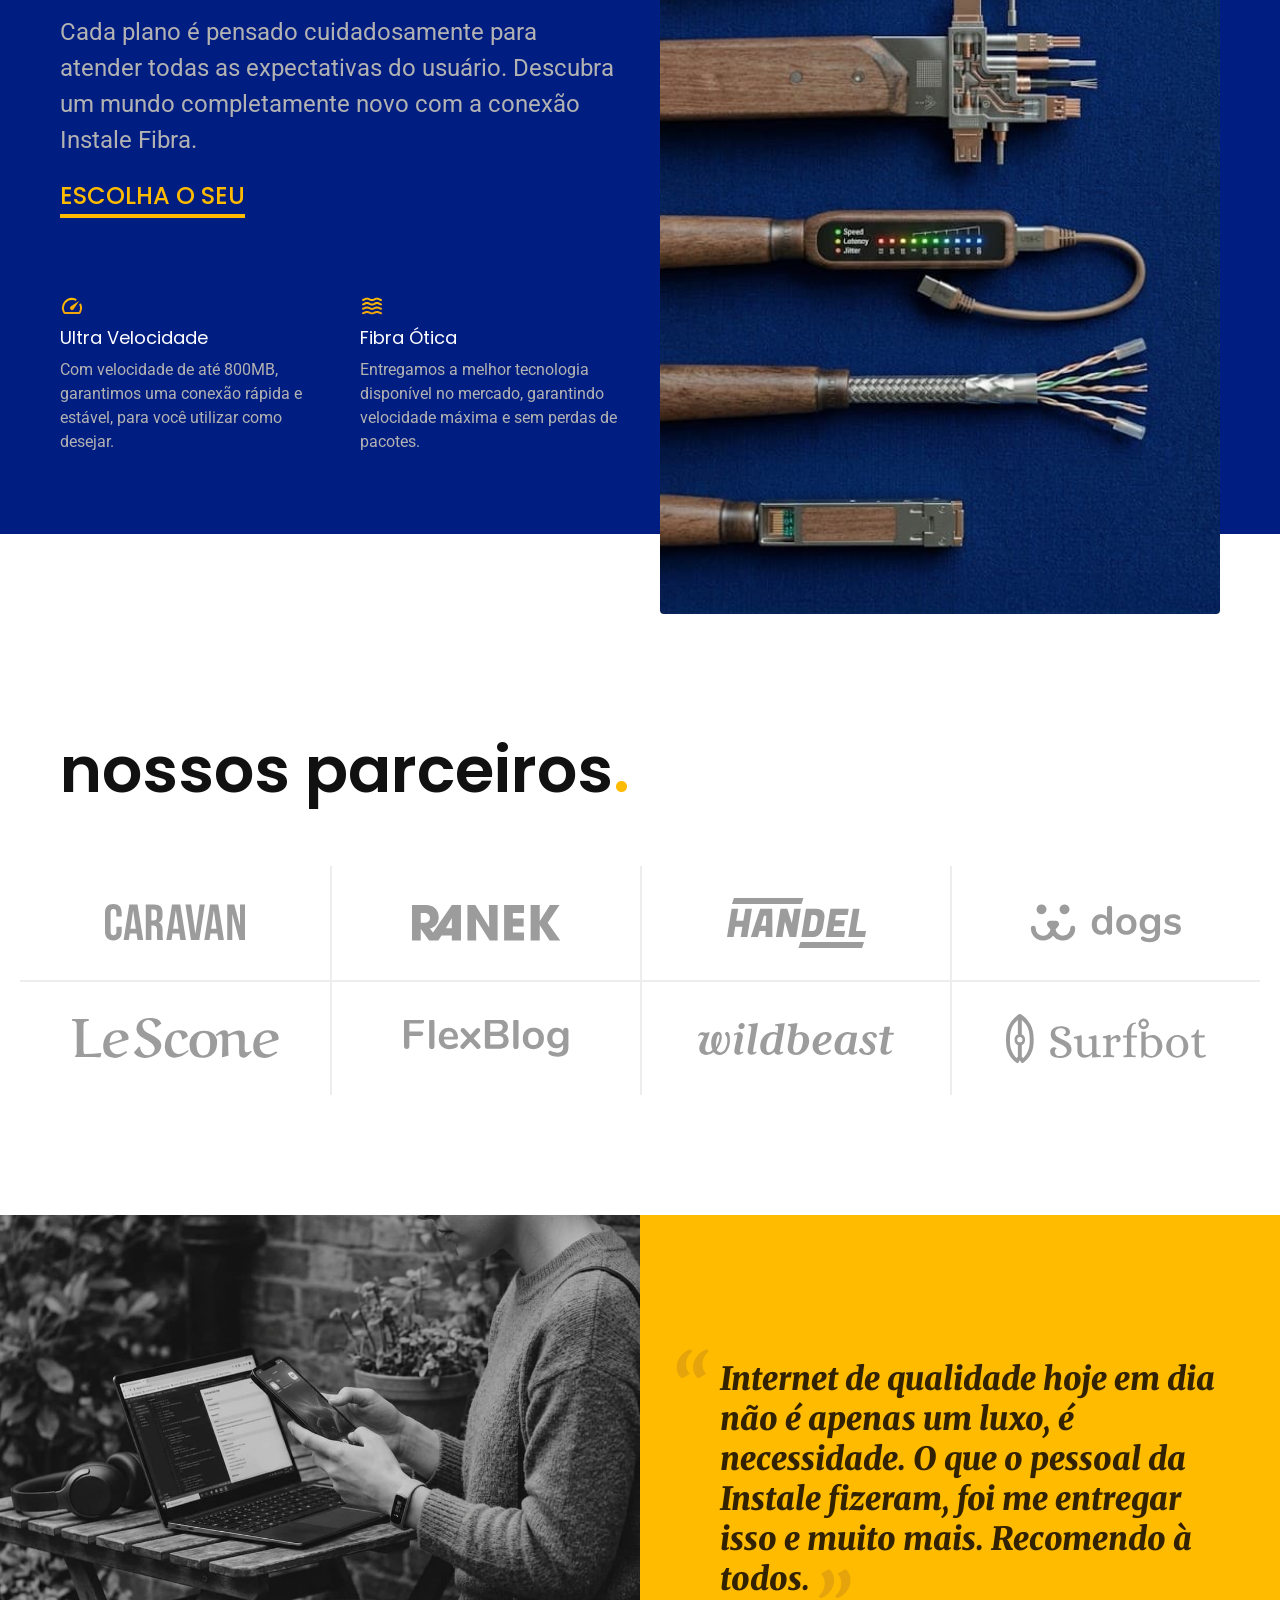
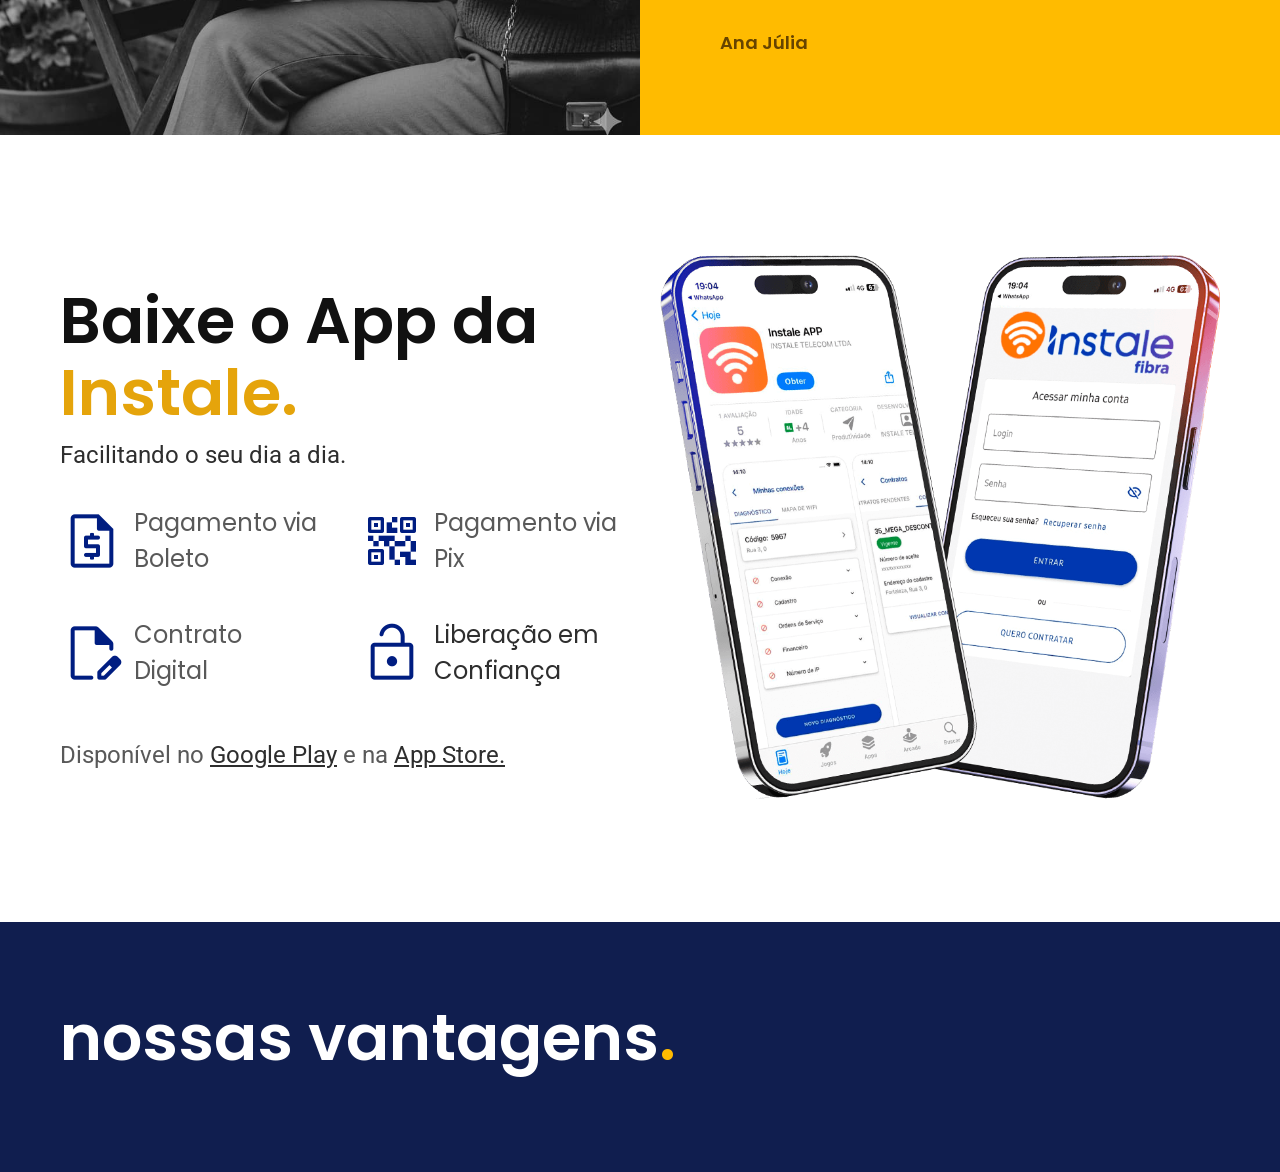
==== commit 8cfe53d1: "More some minor improvements" ====
--- a/index.html
+++ b/index.html
@@ -38,17 +38,21 @@
   <main class="introducao-bg">
     <div class="container introducao">
       <div class="introducao-conteudo">
-        <h1 class="font-1-xxl cor-0 fadeInDown" data-anime="200">
-          Planos de ultra velocidade<span class="cor-p1">.</span>
-        </h1>
-        <p class="font-2-l cor-5 fadeInDown" data-anime="400">Internet de qualidade, pensada sob medida para você. Explore o mundo na sua velocidade com a Instale Fibra.</p>
-        <a class="botao fadeInDown" href="./bicicletas.html" data-anime="600">Escolha o seu plano</a>
-      </div>
-
-      <picture class="fadeInDown" data-anime="800">
-        <source media="(max-width: 800px)" srcset="./img/instale-assets/instale-copa.jpg">
-        <img src="./img/instale-assets/instale-copa-2.png" width="1280" height="1600" alt="Bicicleta elétrica preta">
-      </picture>
+        <picture class="fadeInDown" data-anime="200">
+          <source media="(max-width: 800px)" srcset="./img/instale-assets/instale-copa.jpg">
+          <img src="./img/instale-assets/instale-copa-2.png" width="1280" height="1600" alt="Bicicleta elétrica preta">
+        </picture>
+        <div class="introducao-info">
+          <h1 class="font-1-xxl cor-0 fadeInDown" data-anime="400">
+            Planos de ultra velocidade<span class="cor-p1">.</span>
+          </h1>
+          <p class="font-2-l cor-5 fadeInDown" data-anime="600">Internet de qualidade, pensada sob medida para você. Explore o mundo na sua velocidade com a Instale Fibra.</p>
+          <a class="botao fadeInDown" href="./bicicletas.html" data-anime="800">Escolha o seu plano</a>
+        </div>
+
+      </div>
+
+
     </div>
 
   </main>
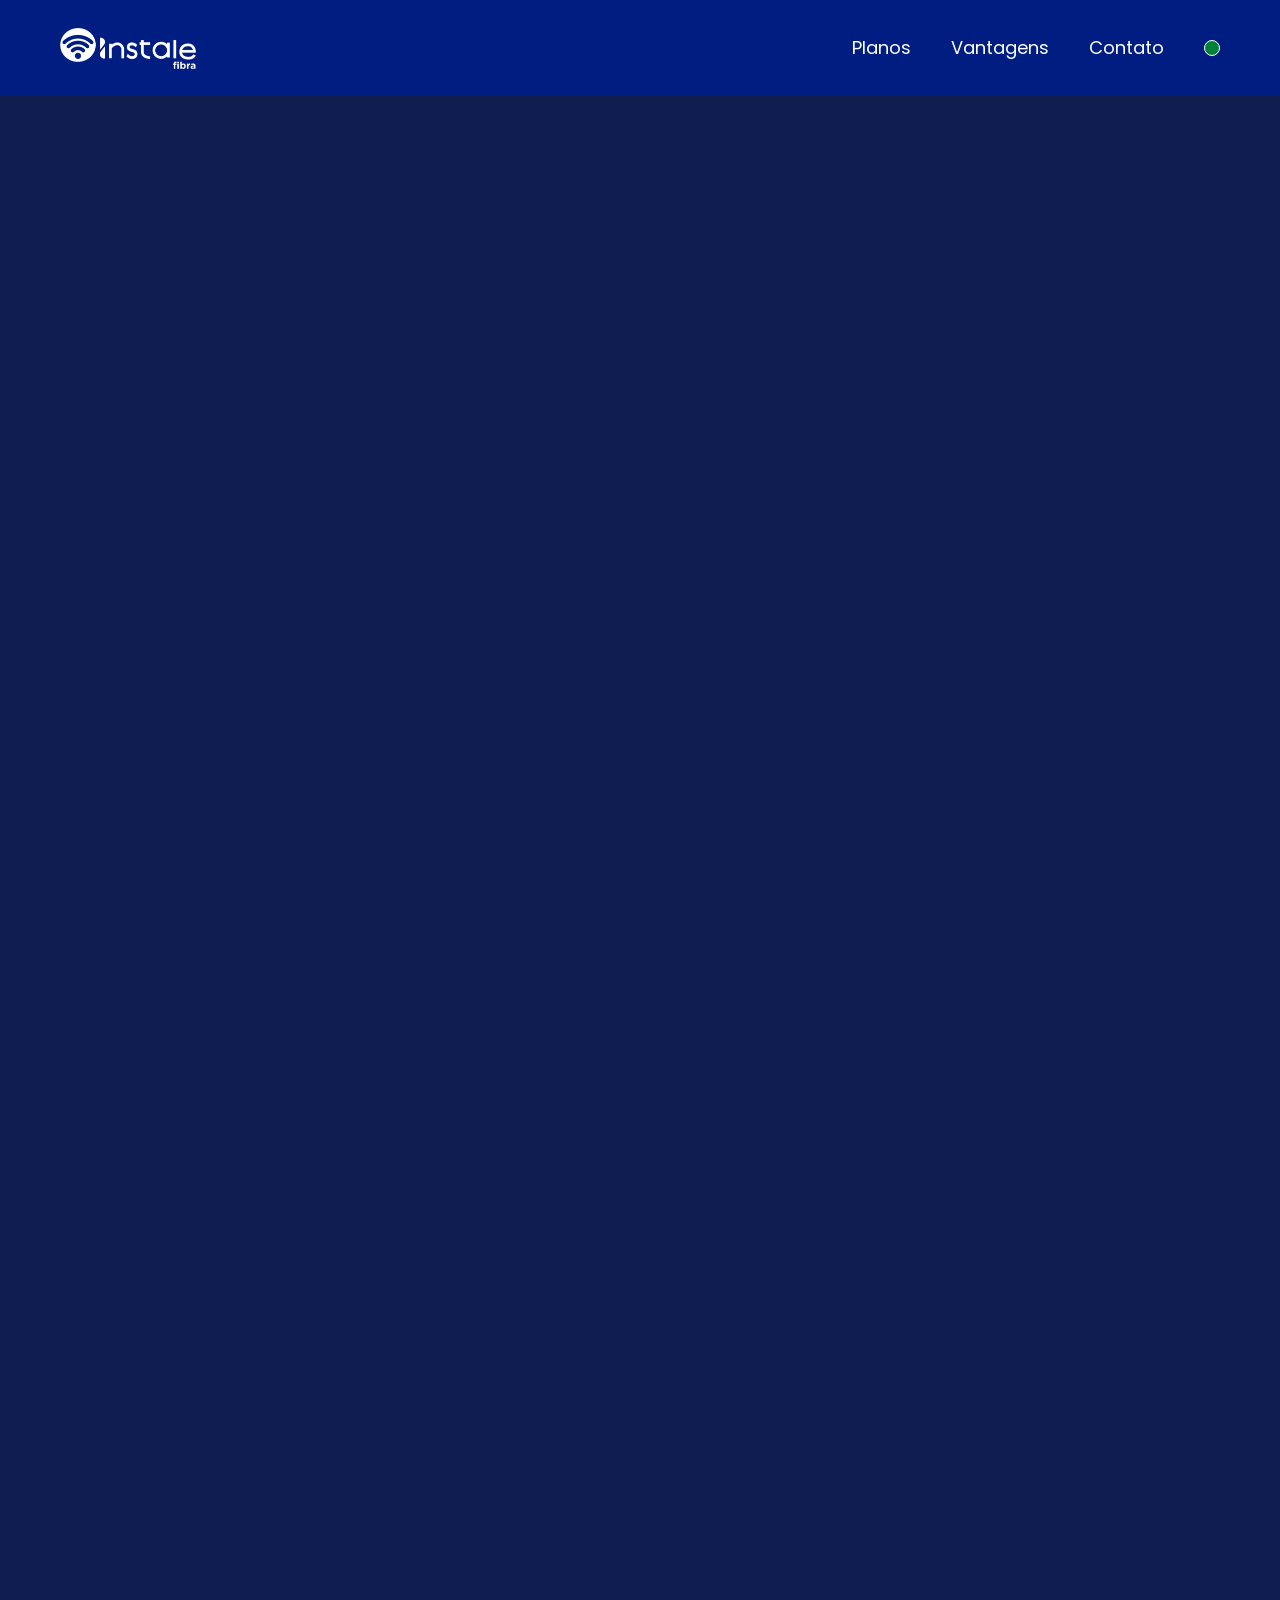
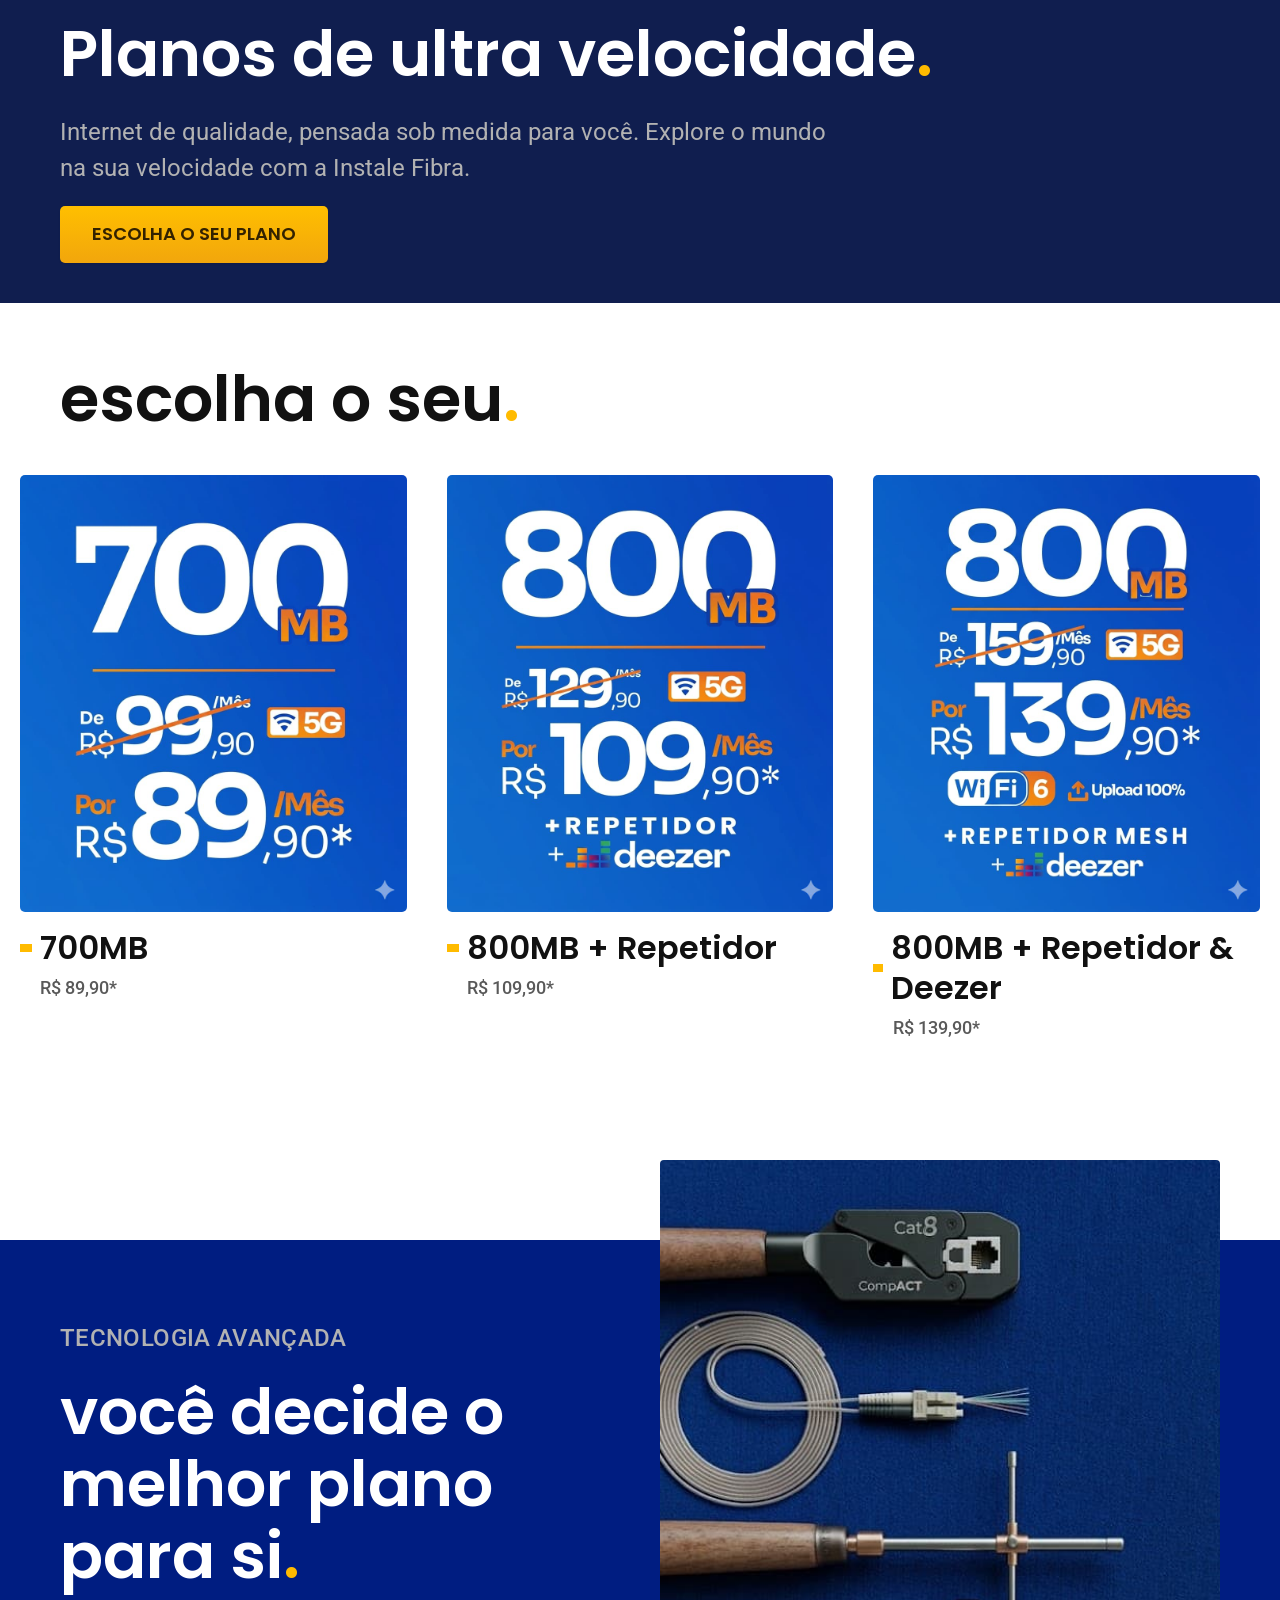
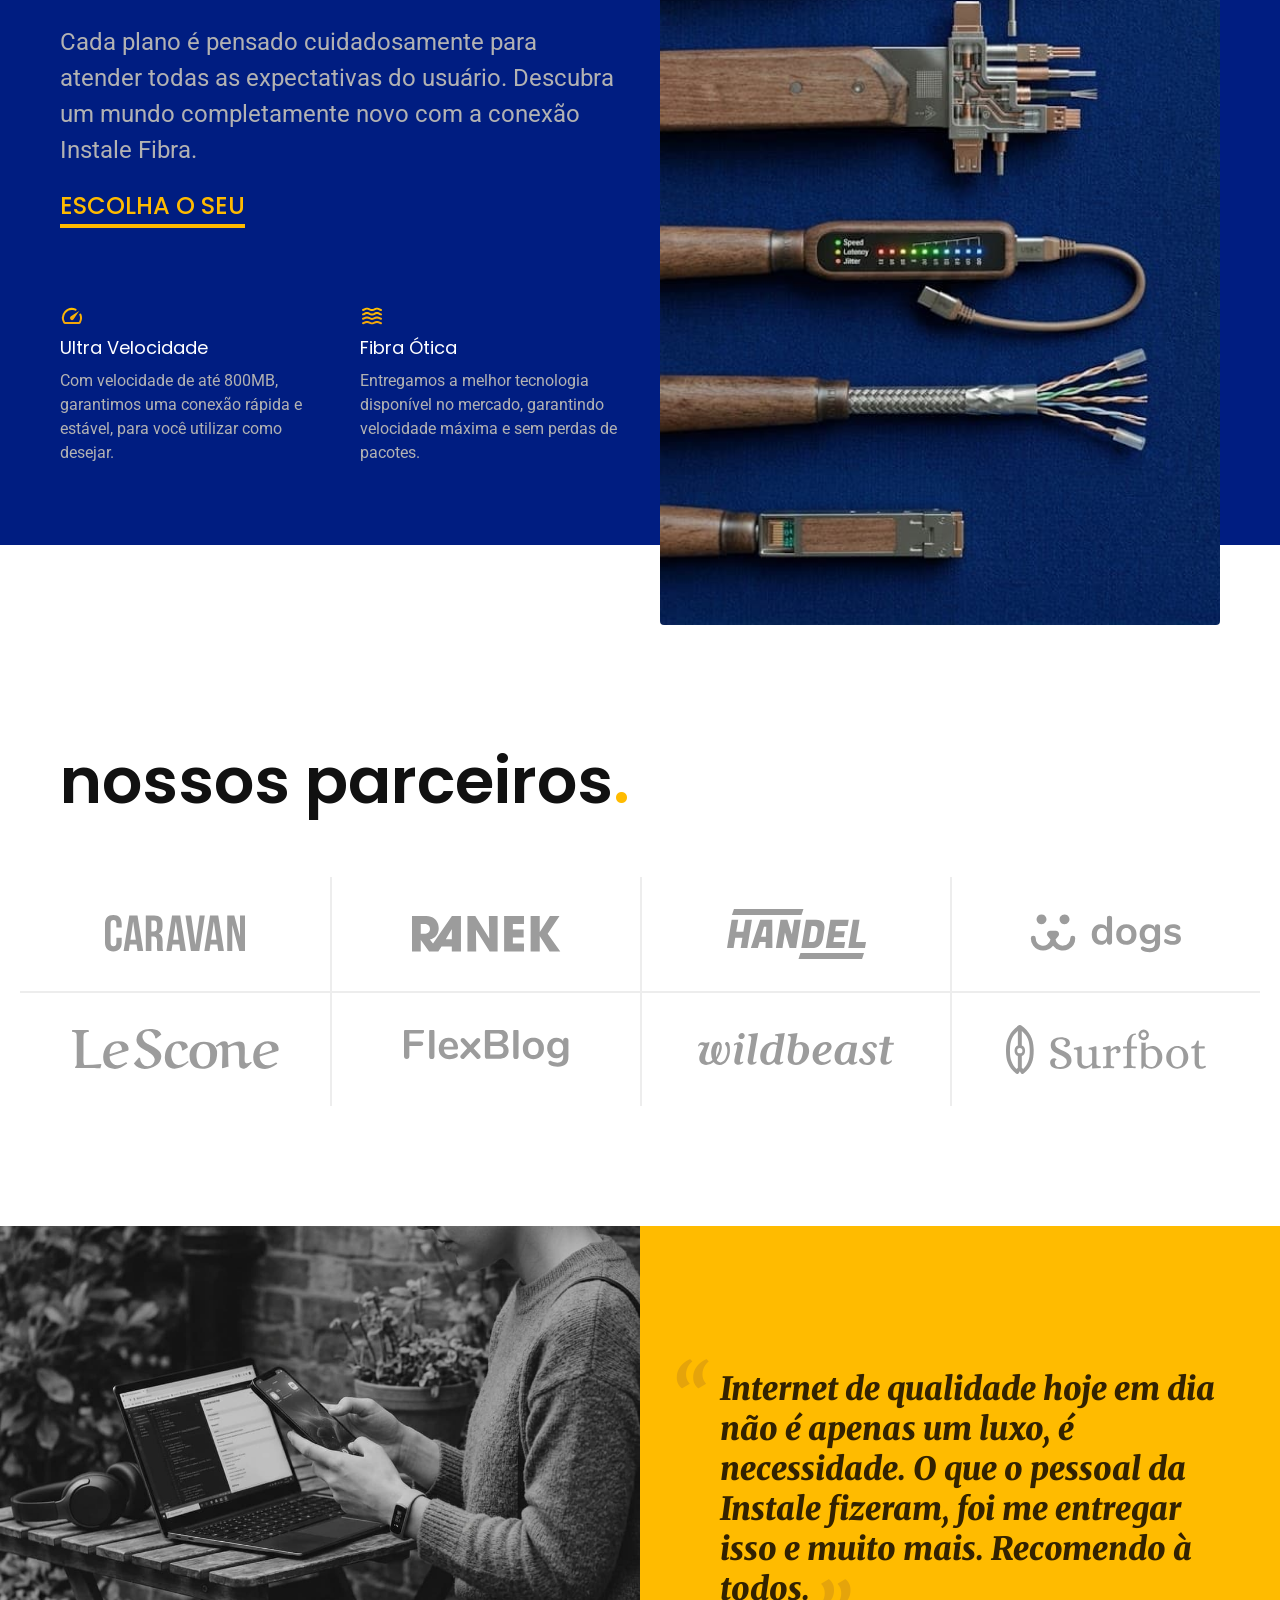
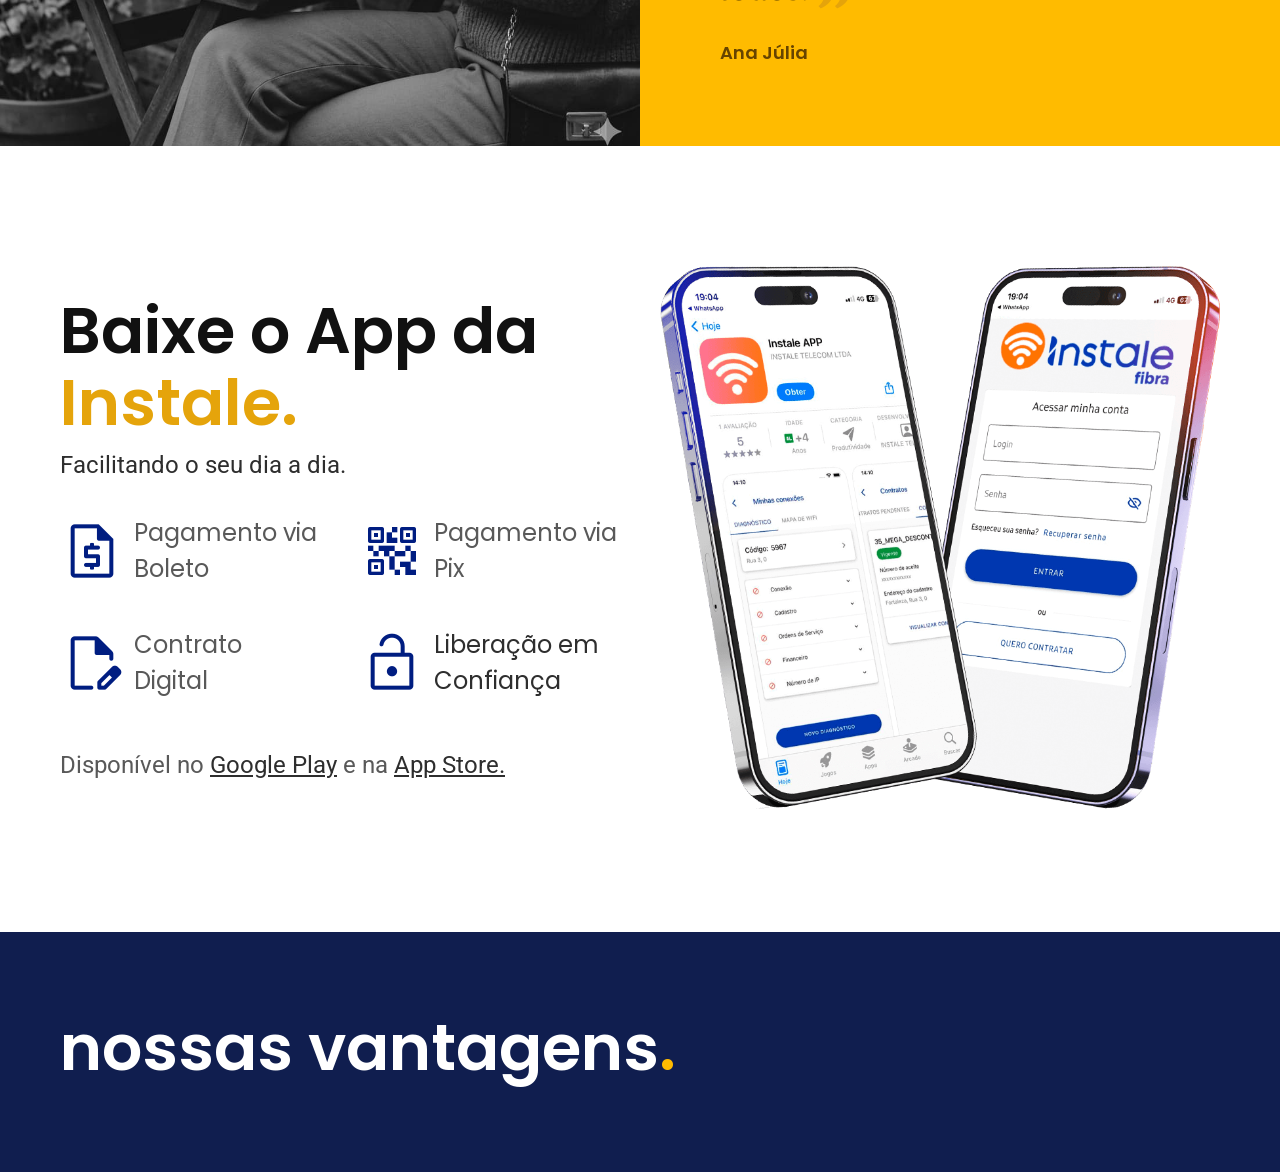
==== commit 29605e5c: "Tema verde adicionado ao site" ====
--- a/index.html
+++ b/index.html
@@ -29,6 +29,9 @@
           <li><a href="./bicicletas.html">Planos</a></li>
           <li><a href="./seguros.html">Vantagens</a></li>
           <li><a href="./contato.html">Contato</a></li>
+          <li>
+            <div class="btn-theme"></div>
+          </li>
         </ul>
       </nav>
     </div>
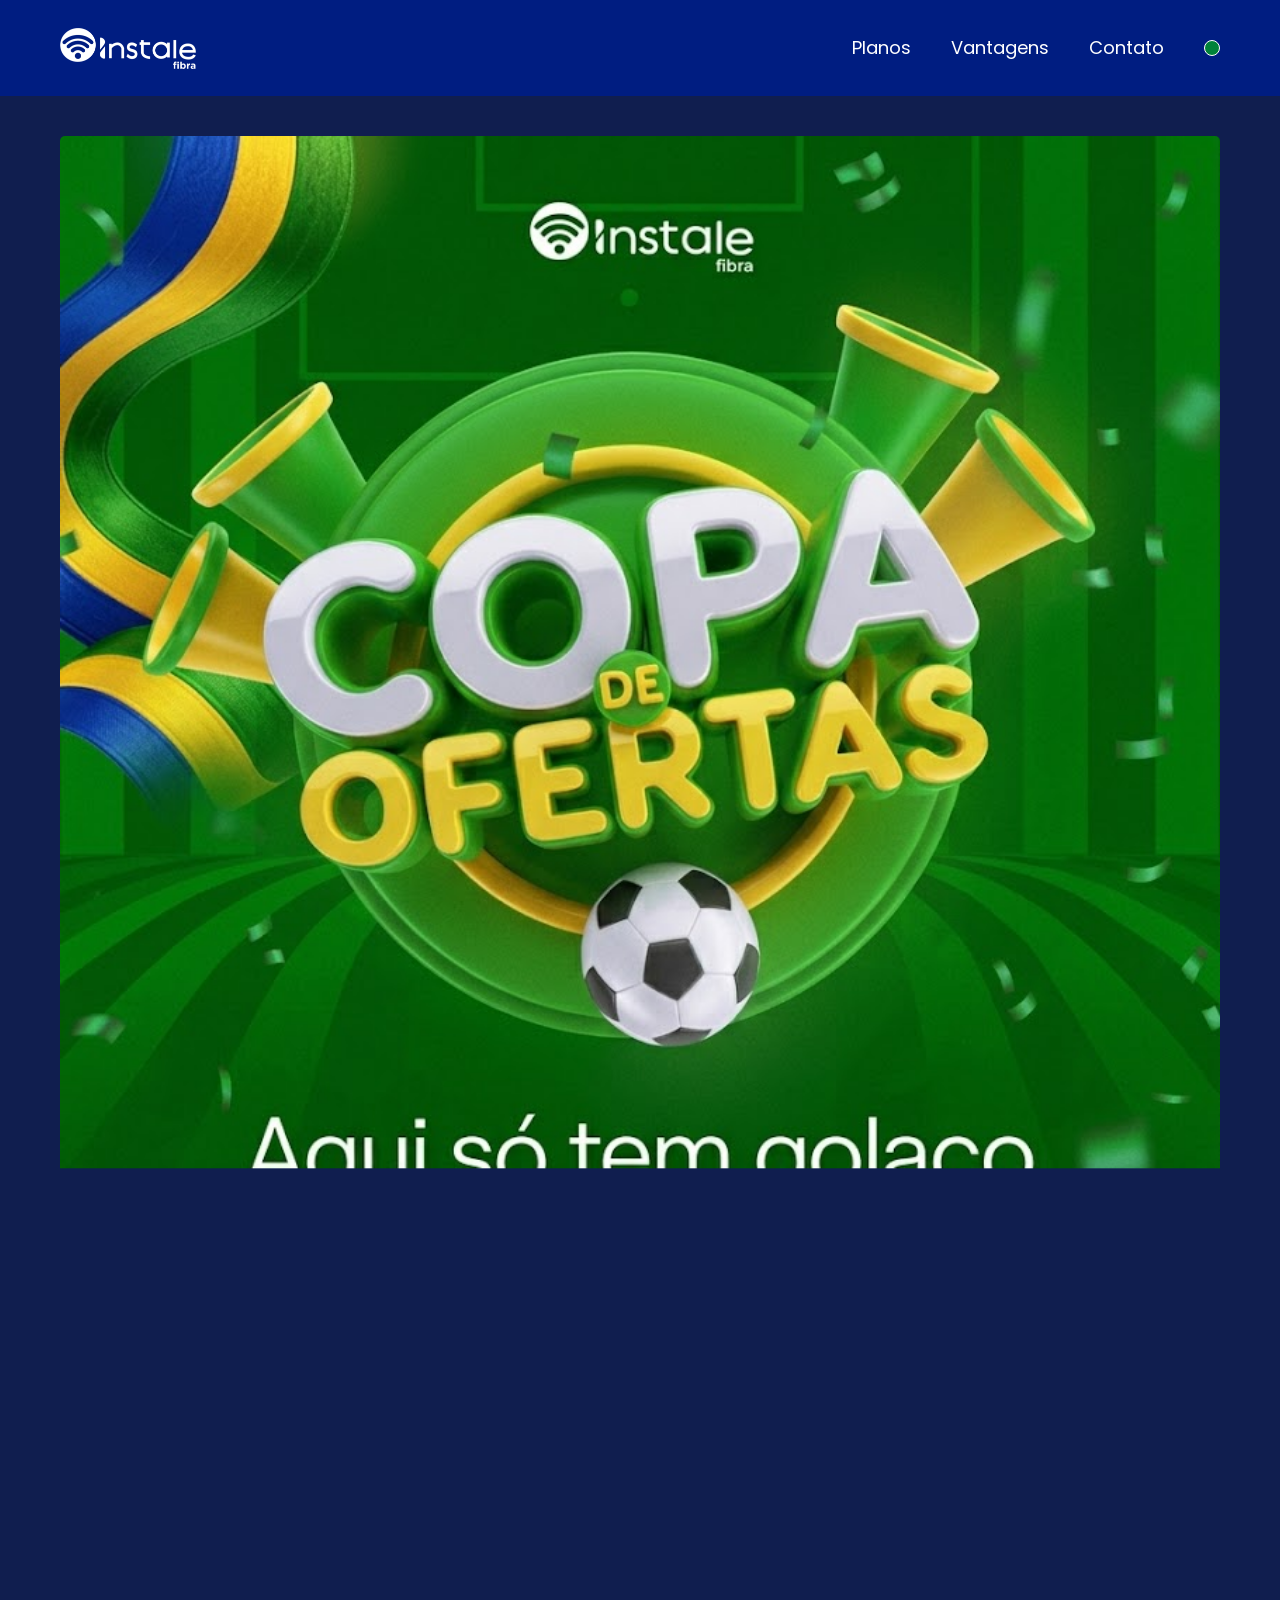
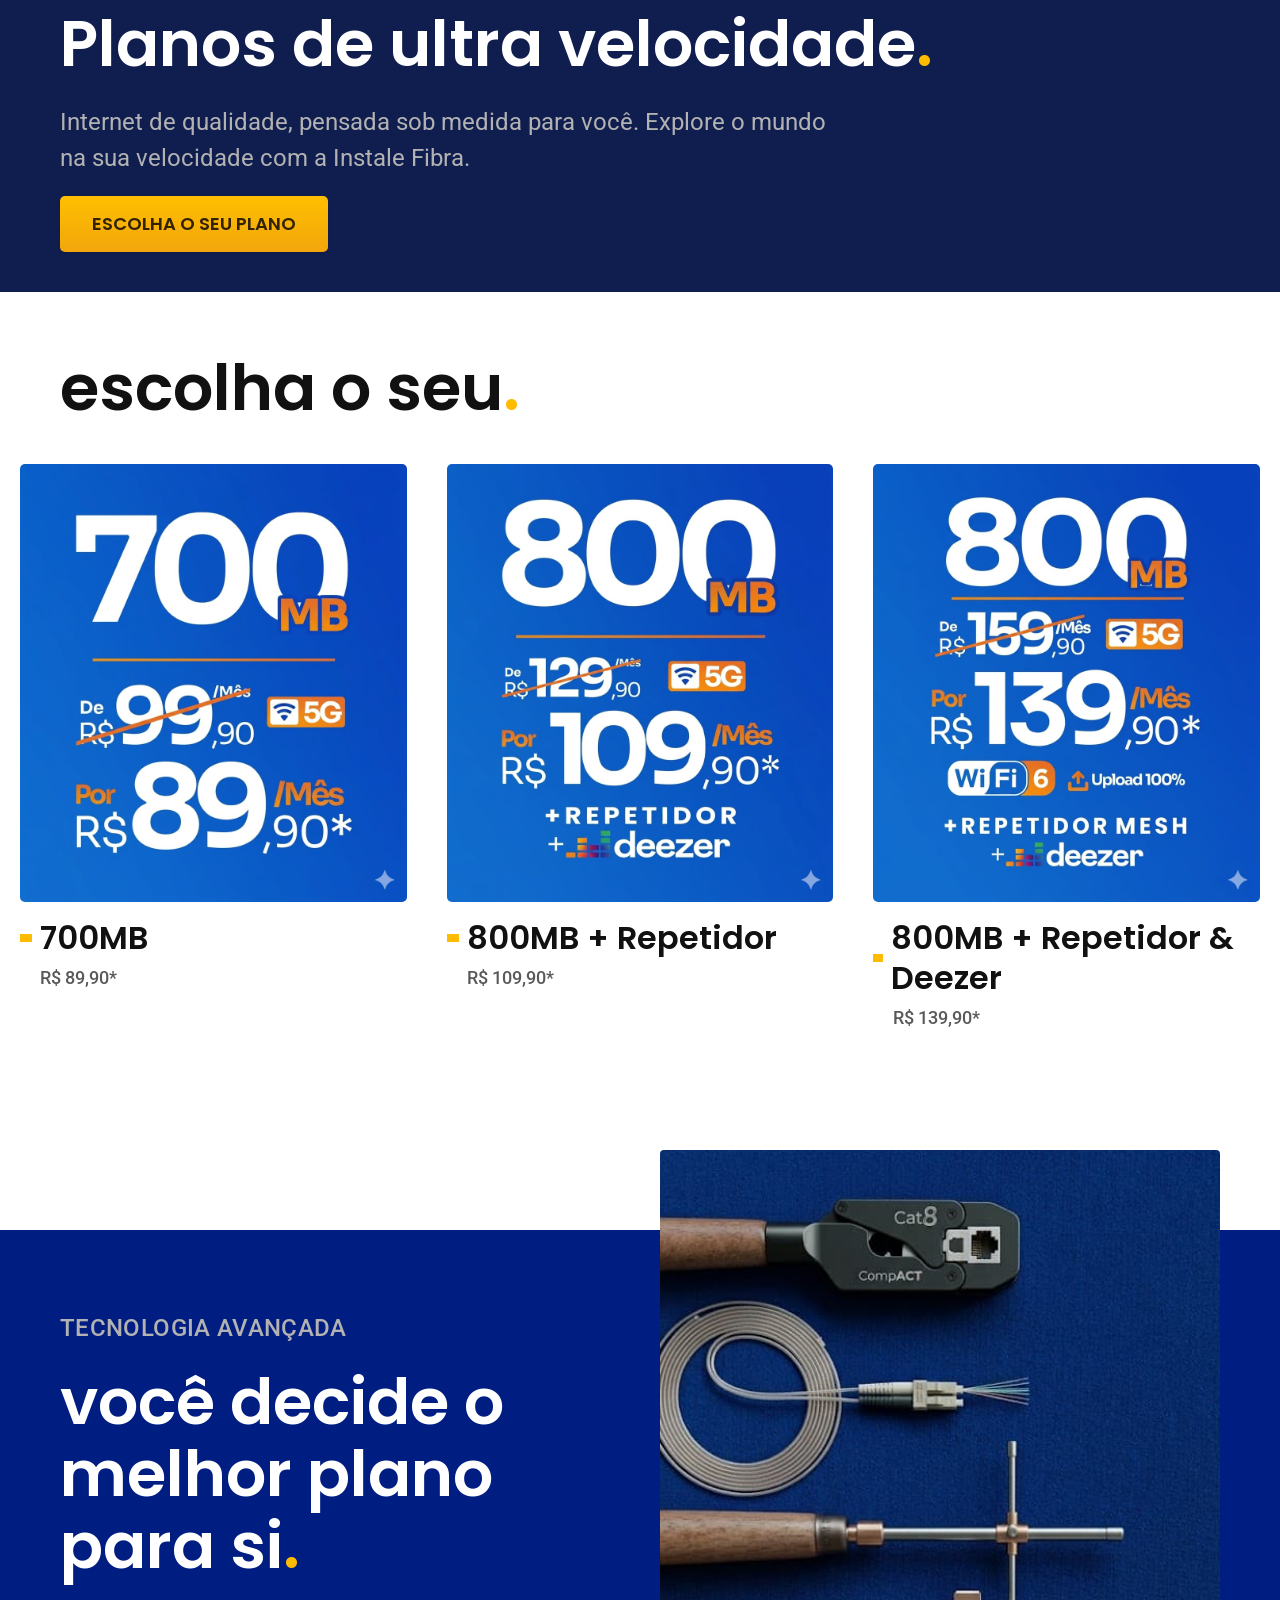
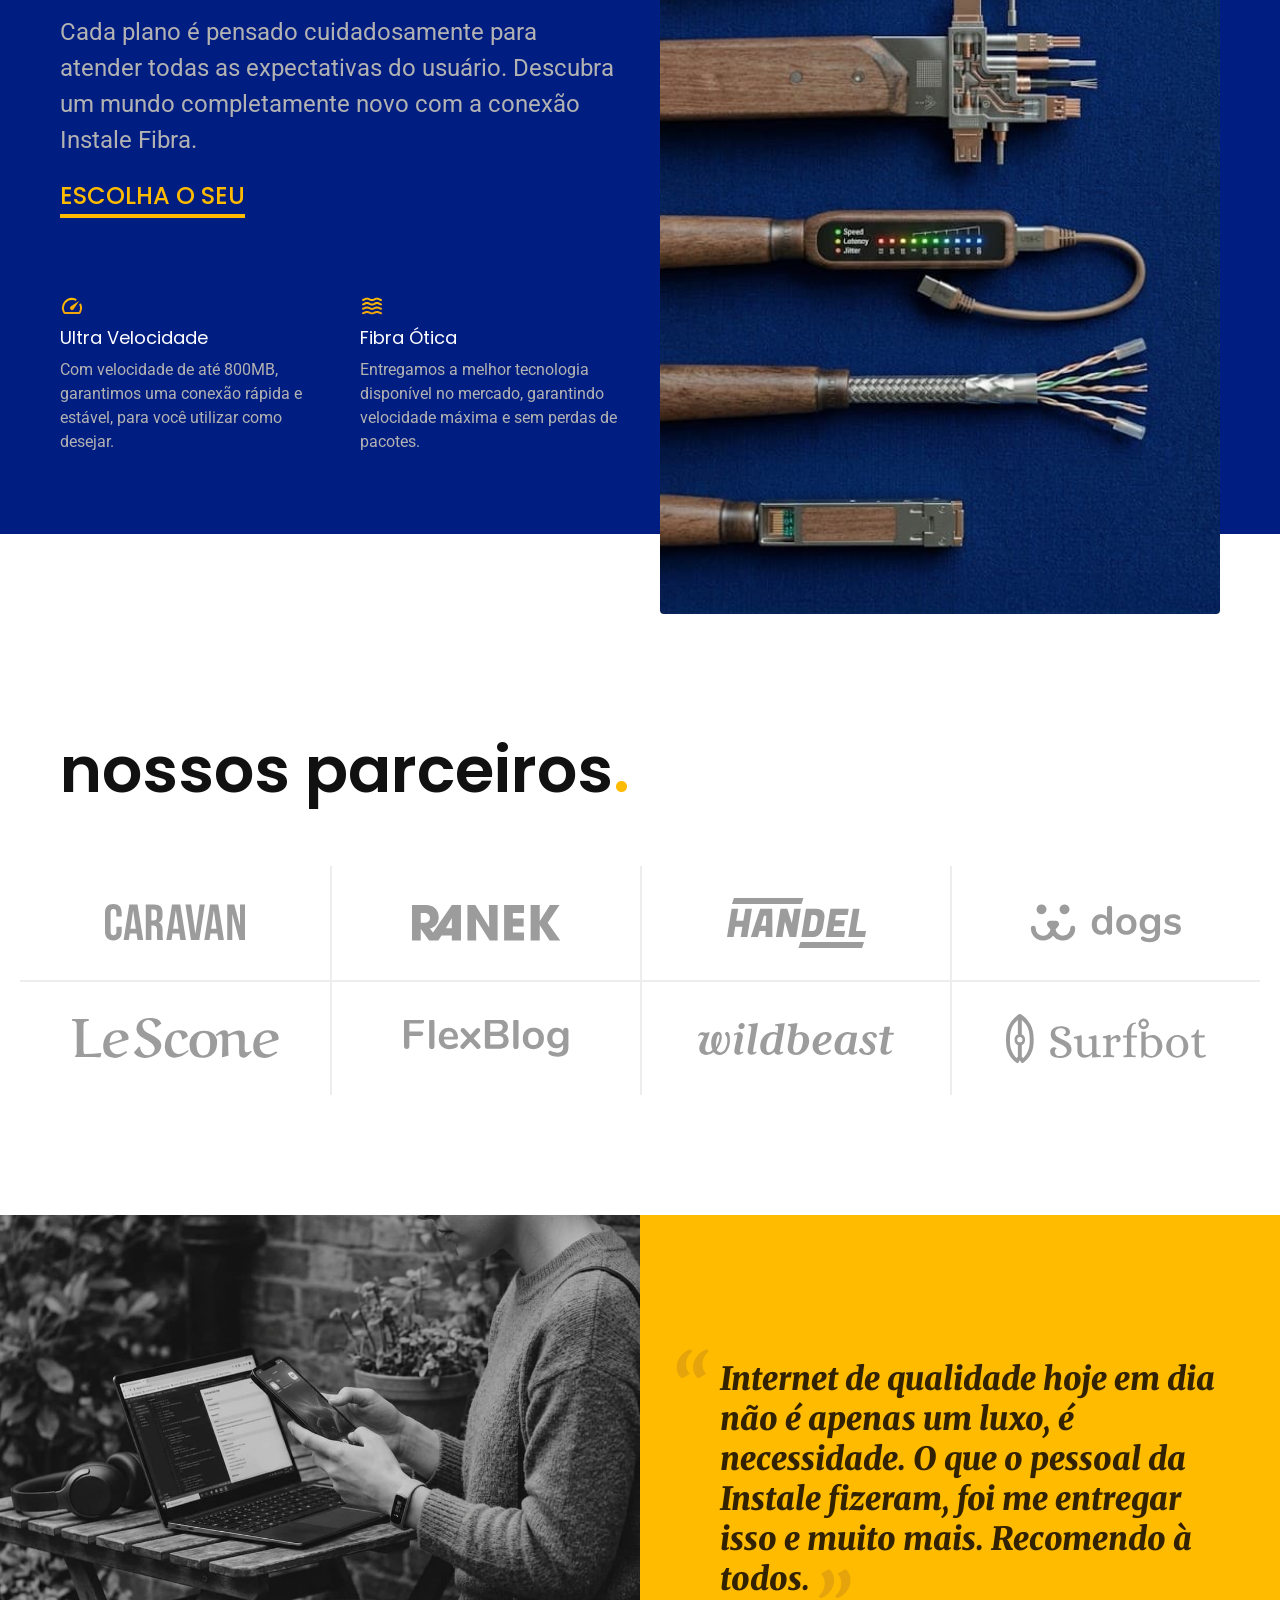
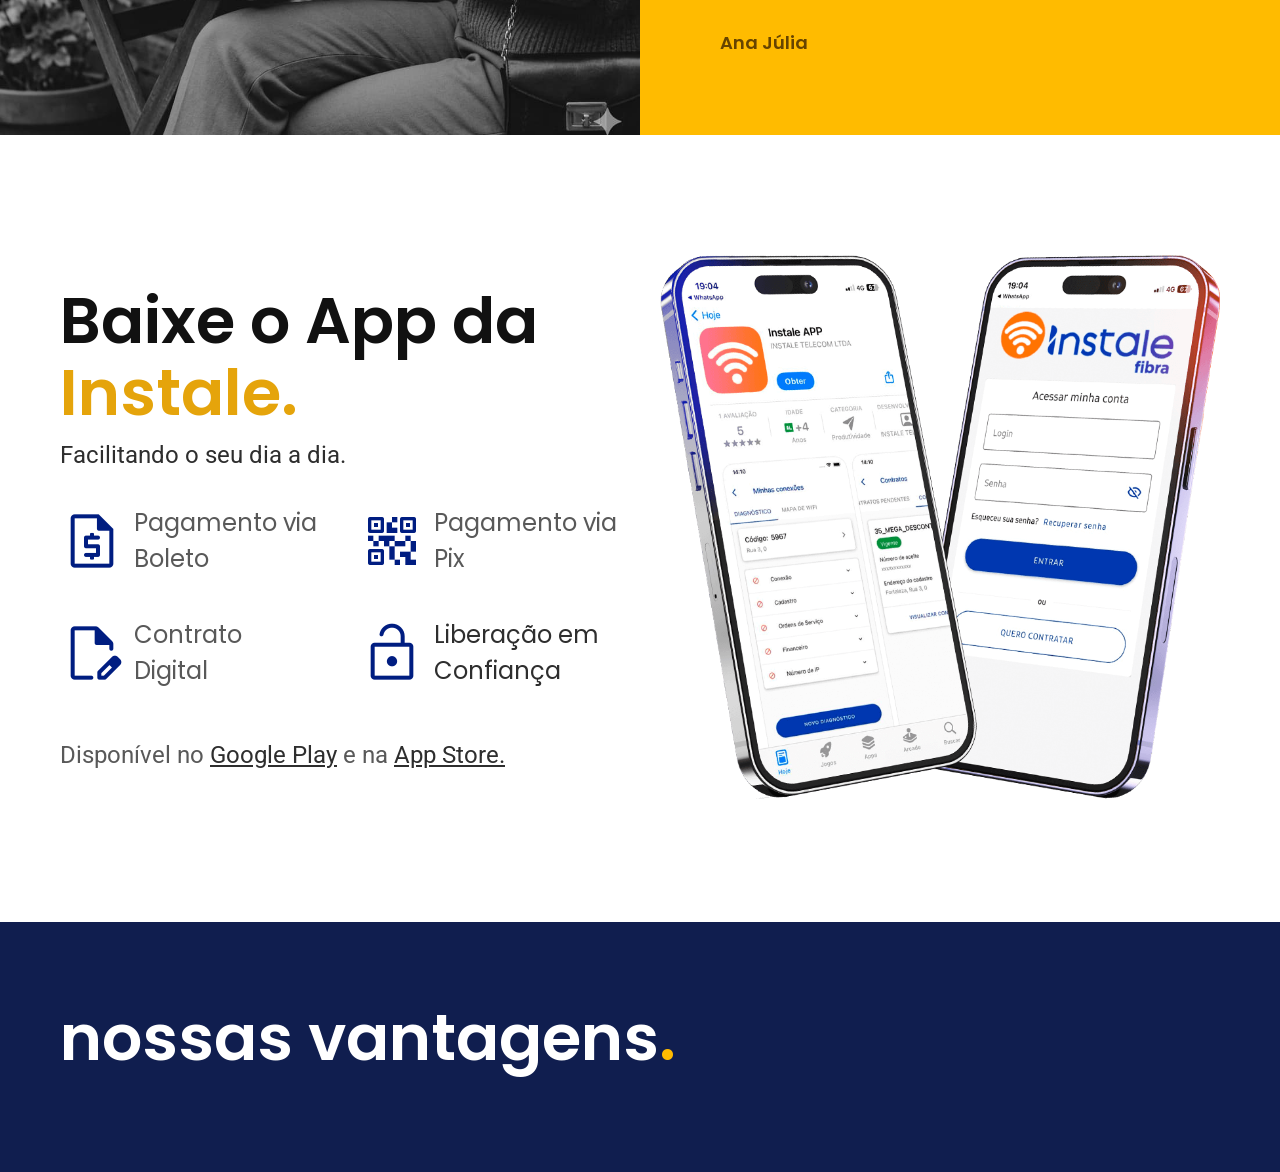
==== commit b095ea57: "Changed some naviagation links" ====
--- a/index.html
+++ b/index.html
@@ -26,8 +26,8 @@
 
       <nav aria-label="primária">
         <ul class="header-menu font-1-m cor-0">
-          <li><a href="./bicicletas.html">Planos</a></li>
-          <li><a href="./seguros.html">Vantagens</a></li>
+          <li><a href="./planos.html">Planos</a></li>
+          <li><a href="./vantagens.html">Vantagens</a></li>
           <li><a href="./contato.html">Contato</a></li>
           <li>
             <div class="btn-theme"></div>
@@ -50,7 +50,7 @@
             Planos de ultra velocidade<span class="cor-p1">.</span>
           </h1>
           <p class="font-2-l cor-5 fadeInDown" data-anime="600">Internet de qualidade, pensada sob medida para você. Explore o mundo na sua velocidade com a Instale Fibra.</p>
-          <a class="botao fadeInDown" href="./bicicletas.html" data-anime="800">Escolha o seu plano</a>
+          <a class="botao fadeInDown" href="./planos.html" data-anime="800">Escolha o seu plano</a>
         </div>
 
       </div>
@@ -65,21 +65,21 @@
 
     <ul>
       <li>
-        <a href="./bicicletas/magic.html">
+        <a href="./bicicletas/700mb.html">
           <img src="./img/instale-assets/700mb-teste.jpg" width="920" height="1040" alt="Bicicleta preta">
           <h3 class="font-1-xl">700MB</h3>
           <span class="font-2-m cor-8">R$ 89,90*</span>
         </a>
       </li>
       <li>
-        <a href="./bicicletas/nebula.html">
+        <a href="./bicicletas/800mb_rep.html">
           <img src="./img/instale-assets/800mb-teste.jpg" width="920" height="1040" alt="Bicicleta preta">
           <h3 class="font-1-xl">800MB + Repetidor</h3>
           <span class="font-2-m cor-8">R$ 109,90*</span>
         </a>
       </li>
       <li>
-        <a href="./bicicletas/nimbus.html">
+        <a href="./bicicletas/800mb_rep_deezer.html">
           <img src="./img/instale-assets/800mb-2-teste.jpg" width="920" height="1040" alt="Bicicleta preta">
           <h3 class="font-1-xl">800MB + Repetidor & Deezer</h3>
           <span class="font-2-m cor-8">R$ 139,90*</span>
@@ -94,7 +94,7 @@
         <span class="font-2-l-b cor-5">Tecnologia Avançada</span>
         <h2 class="font-1-xxl cor-0">você decide o melhor plano para si<span class="cor-p1">.</span></h2>
         <p class="font-2-l cor-5">Cada plano é pensado cuidadosamente para atender todas as expectativas do usuário. Descubra um mundo completamente novo com a conexão Instale Fibra.</p>
-        <a class="link" href="./bicicletas.html">Escolha o seu</a>
+        <a class="link" href="./planos.html">Escolha o seu</a>
         <div class="tecnologia-vantagens">
           <div>
             <img src="./img/icones/velocidade.svg" width="24" height="24" alt="">
@@ -221,11 +221,13 @@
 
   <footer class="footer-bg">
     <div class="footer container">
-      <img src="./img/instale-assets/LOGO.png" width="136" height="32" alt="Bikcraft">
+      <a class="footer-logo"  href="./">
+        <img src="./img/instale-assets/LOGO.png" width="136" height="32" alt="Bikcraft">
+      </a>
       <div class="footer-contato">
         <h3 class="font-2-l-b cor-0">Contato</h3>
         <ul class="font-2-m cor-5">
-          <li><a href="https://wa.me/558540423022?text=Olá,%20gostaria%20de%20saber%20mais%20sobre%20os%20planos!">+55 85 4042-3022</a></li>
+          <li><a href="https://wa.me/558540423022?text=Olá,%20gostaria%20de%20saber%20mais%20sobre%20os%20planos!" target="_blank">+55 85 4042-3022</a></li>
           <li><a href="mailto:contato@instalefibra.com">contato@instalefibra.com</a></li>
           <li>Travessa José Pedra - 315 / Parque Dois Irmãos</li>
           <li>Ceará - CE</li>
@@ -247,9 +249,9 @@
         <h3 class="font-2-l-b cor-0">Informações</h3>
         <nav>
           <ul class="font-1-m cor-5">
-            <li><a href="./bicicletas.html">Planos</a></li>
+            <li><a href="./planos.html">Planos</a></li>
             <li><a href="./contato.html">Contato</a></li>
-            <li><a href="./seguros.html">Vantagens e FAQ</a></li>
+            <li><a href="./vantagens.html">Vantagens e FAQ</a></li>
             <li><a href="./termos.html">Termos e Condições</a></li>
           </ul>
         </nav>
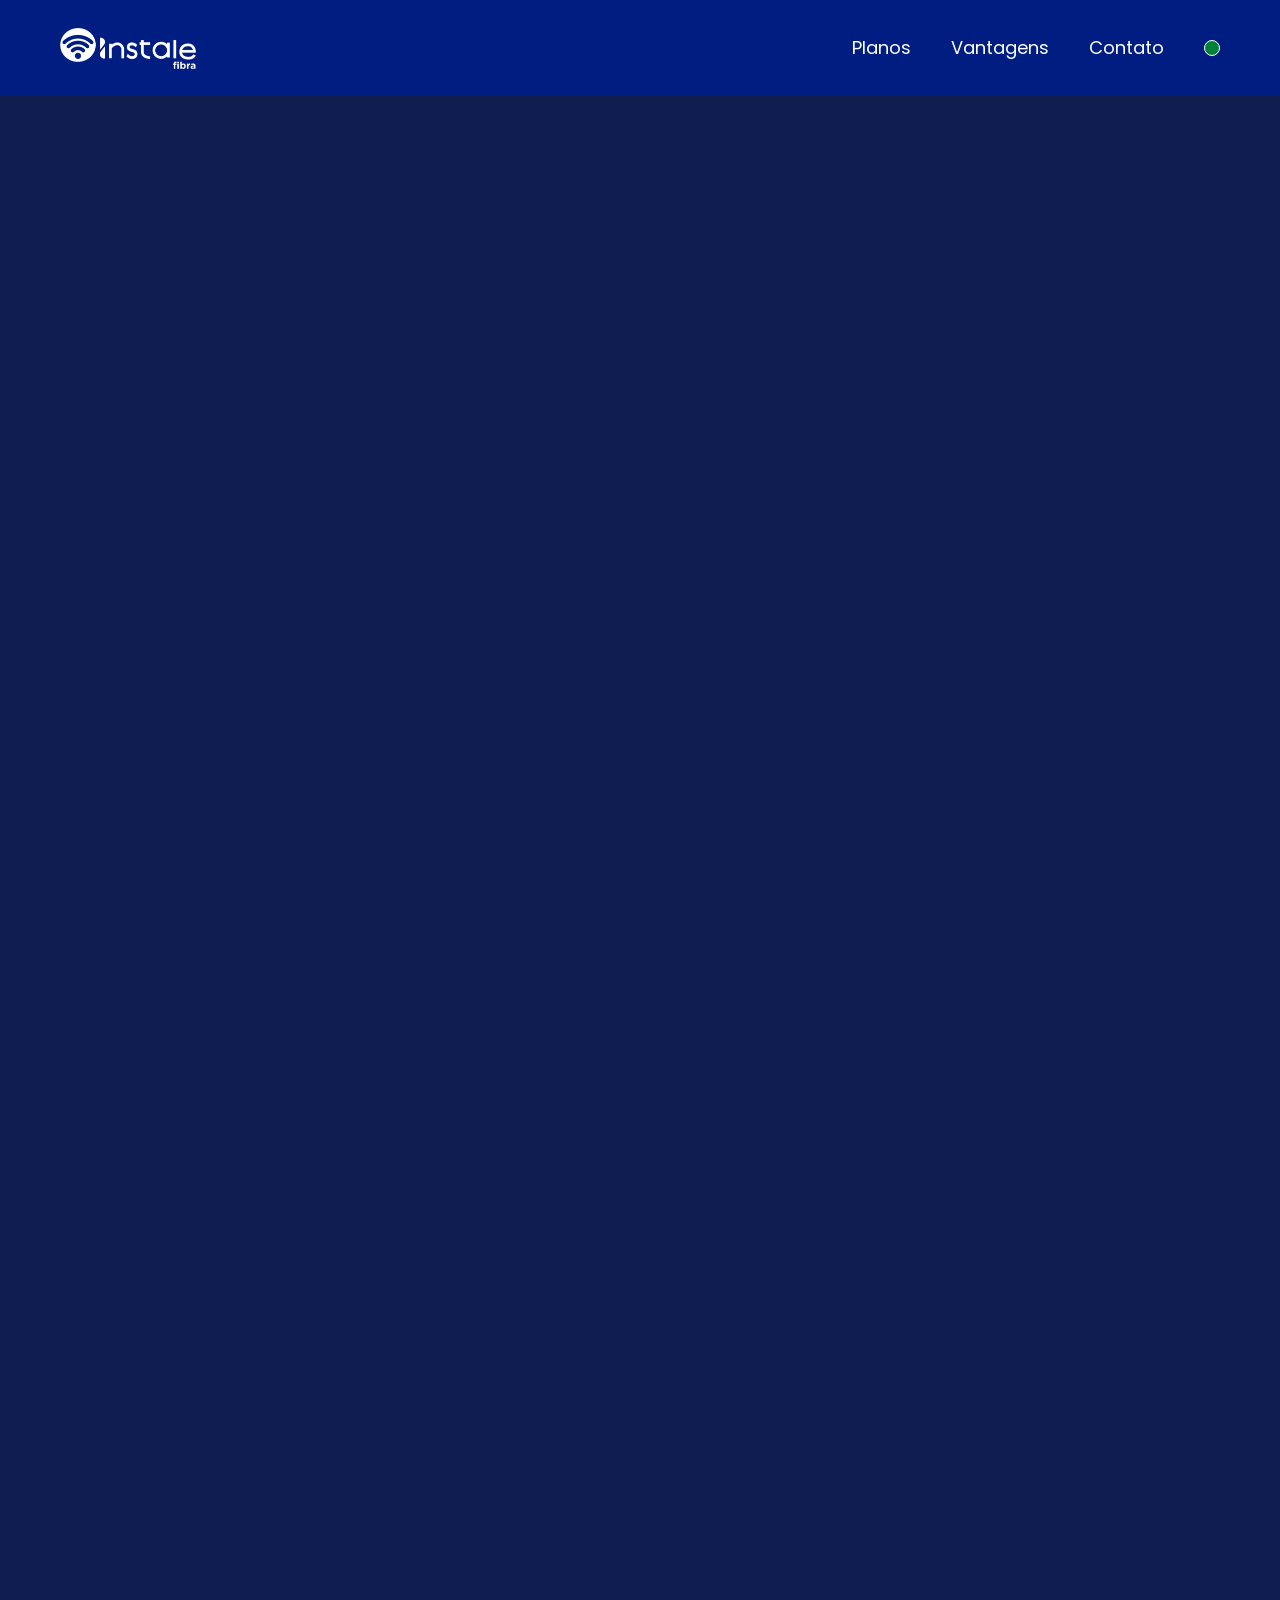
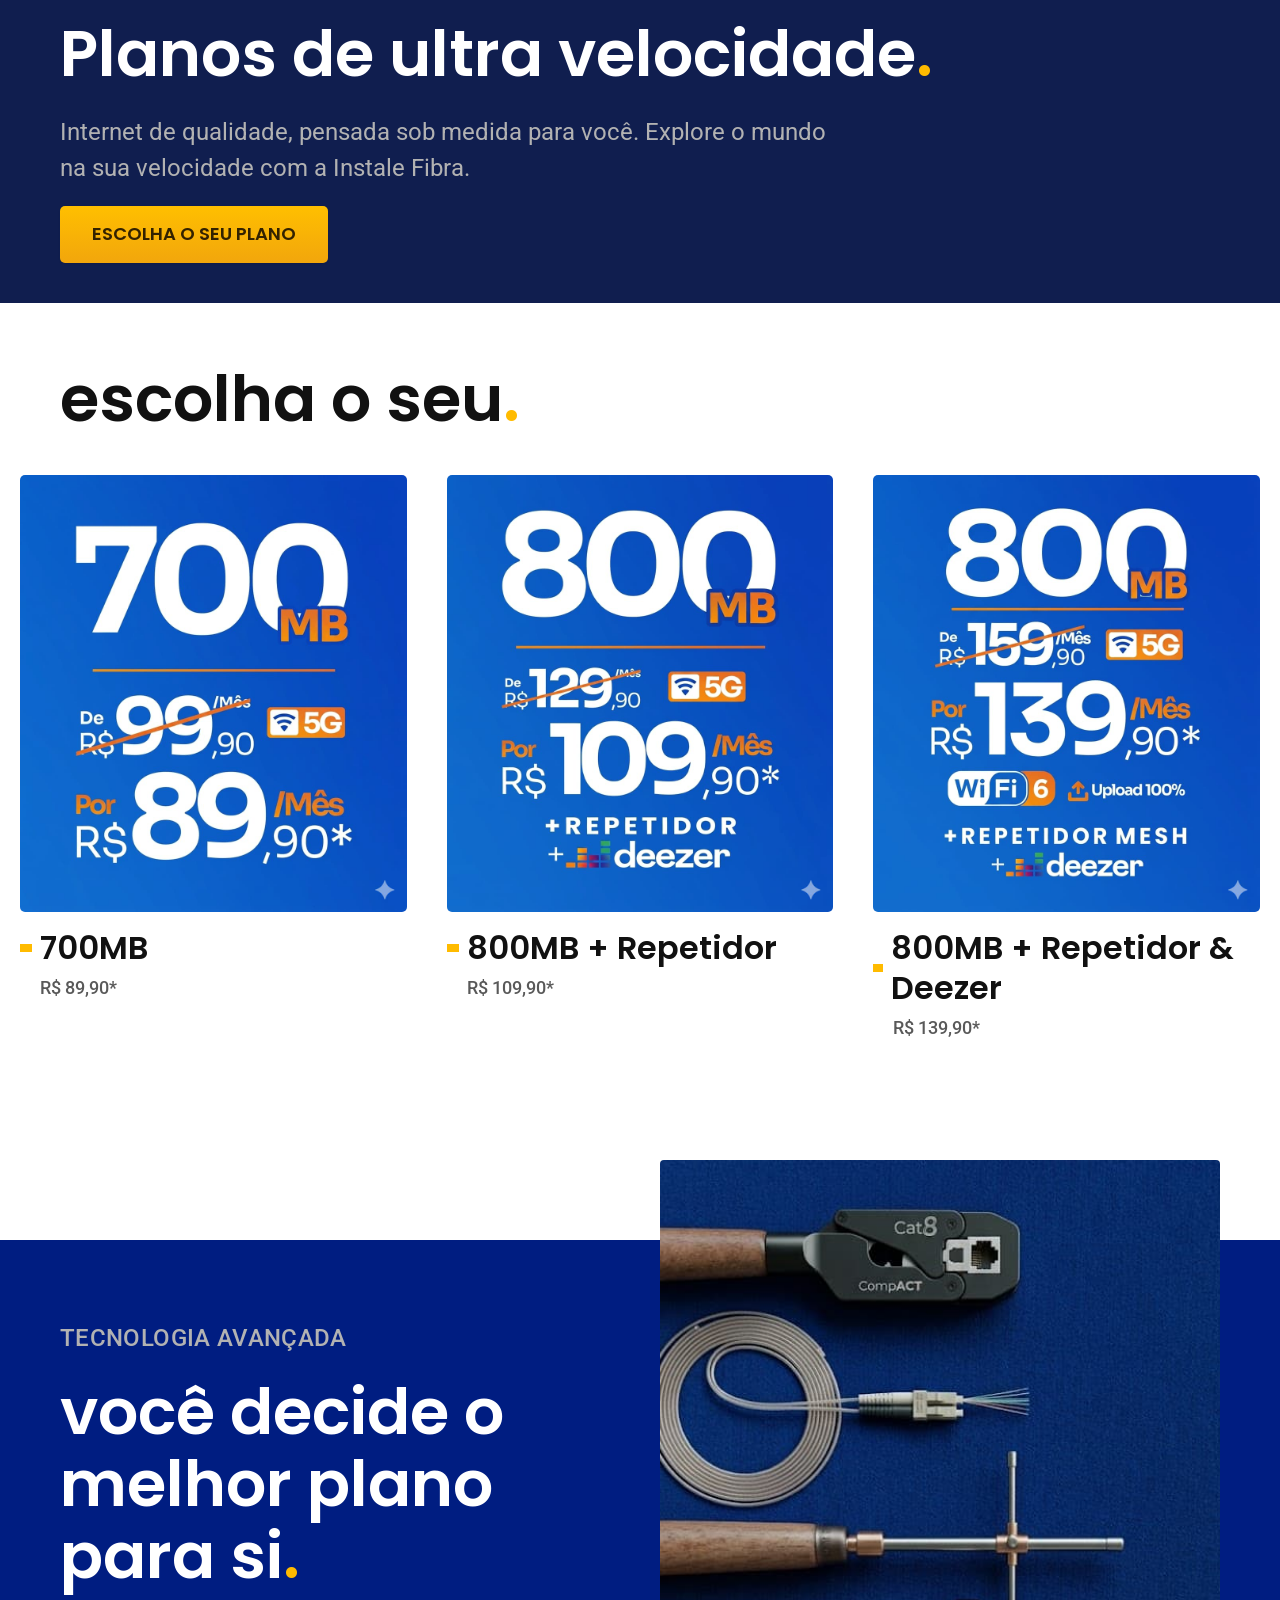
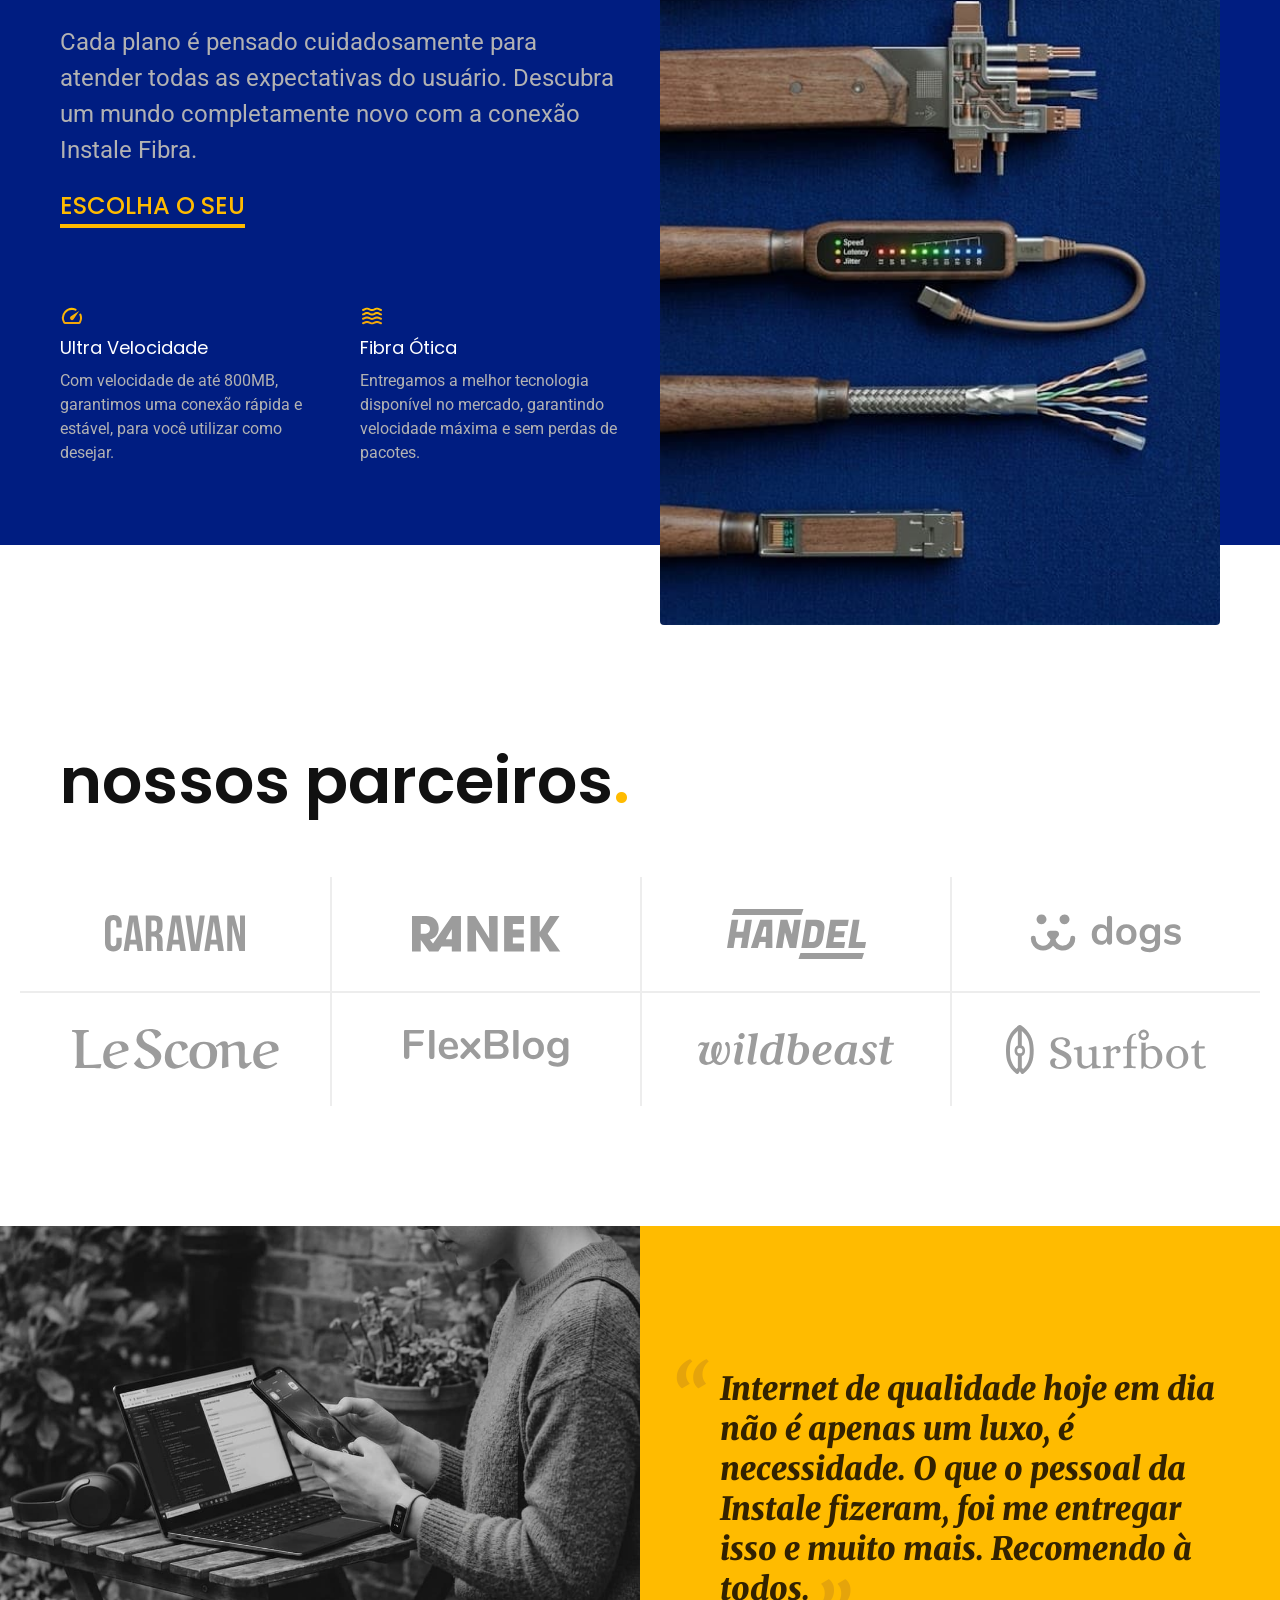
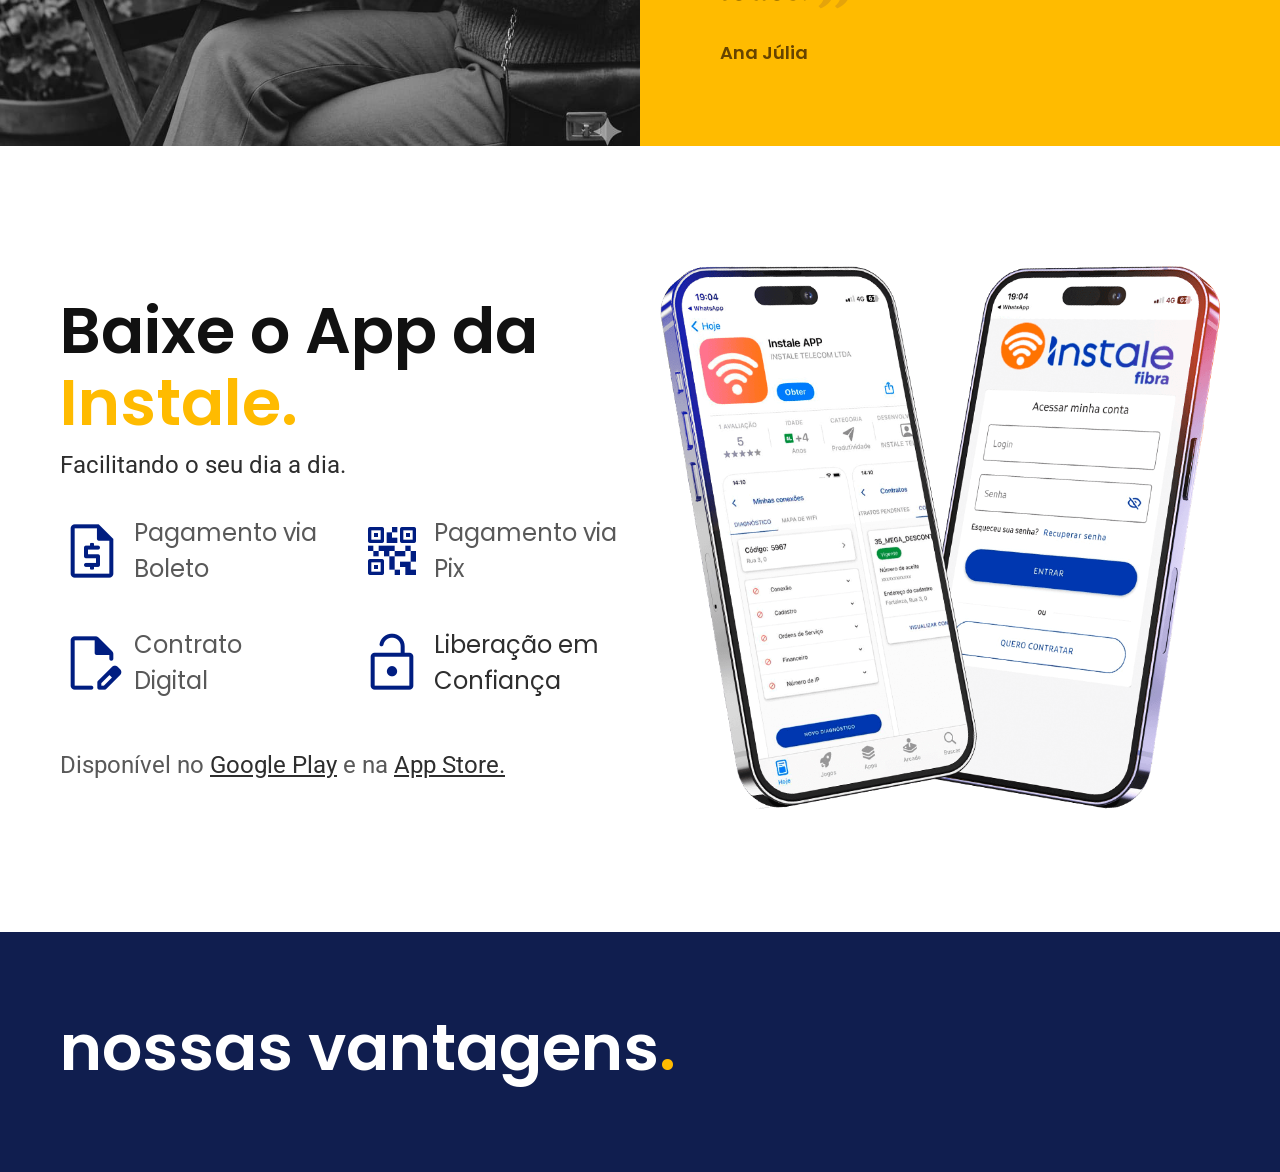
==== commit 4b92dbe7: "improvements on the theme" ====
--- a/index.html
+++ b/index.html
@@ -142,7 +142,7 @@
 
   <article class="container app">
     <div class="app-dados">
-      <h1 class="font-1-xxl">Baixe o App da <span class="cor-p2">Instale.</span></h1>
+      <h1 class="font-1-xxl">Baixe o App da <span class="cor-p1">Instale.</span></h1>
       <h2 class="font-2-l cor-10">Facilitando o seu dia a dia.</h2>
       <ul>
         <li>
@@ -221,7 +221,7 @@
 
   <footer class="footer-bg">
     <div class="footer container">
-      <a class="footer-logo"  href="./">
+      <a class="footer-logo" href="./">
         <img src="./img/instale-assets/LOGO.png" width="136" height="32" alt="Bikcraft">
       </a>
       <div class="footer-contato">
